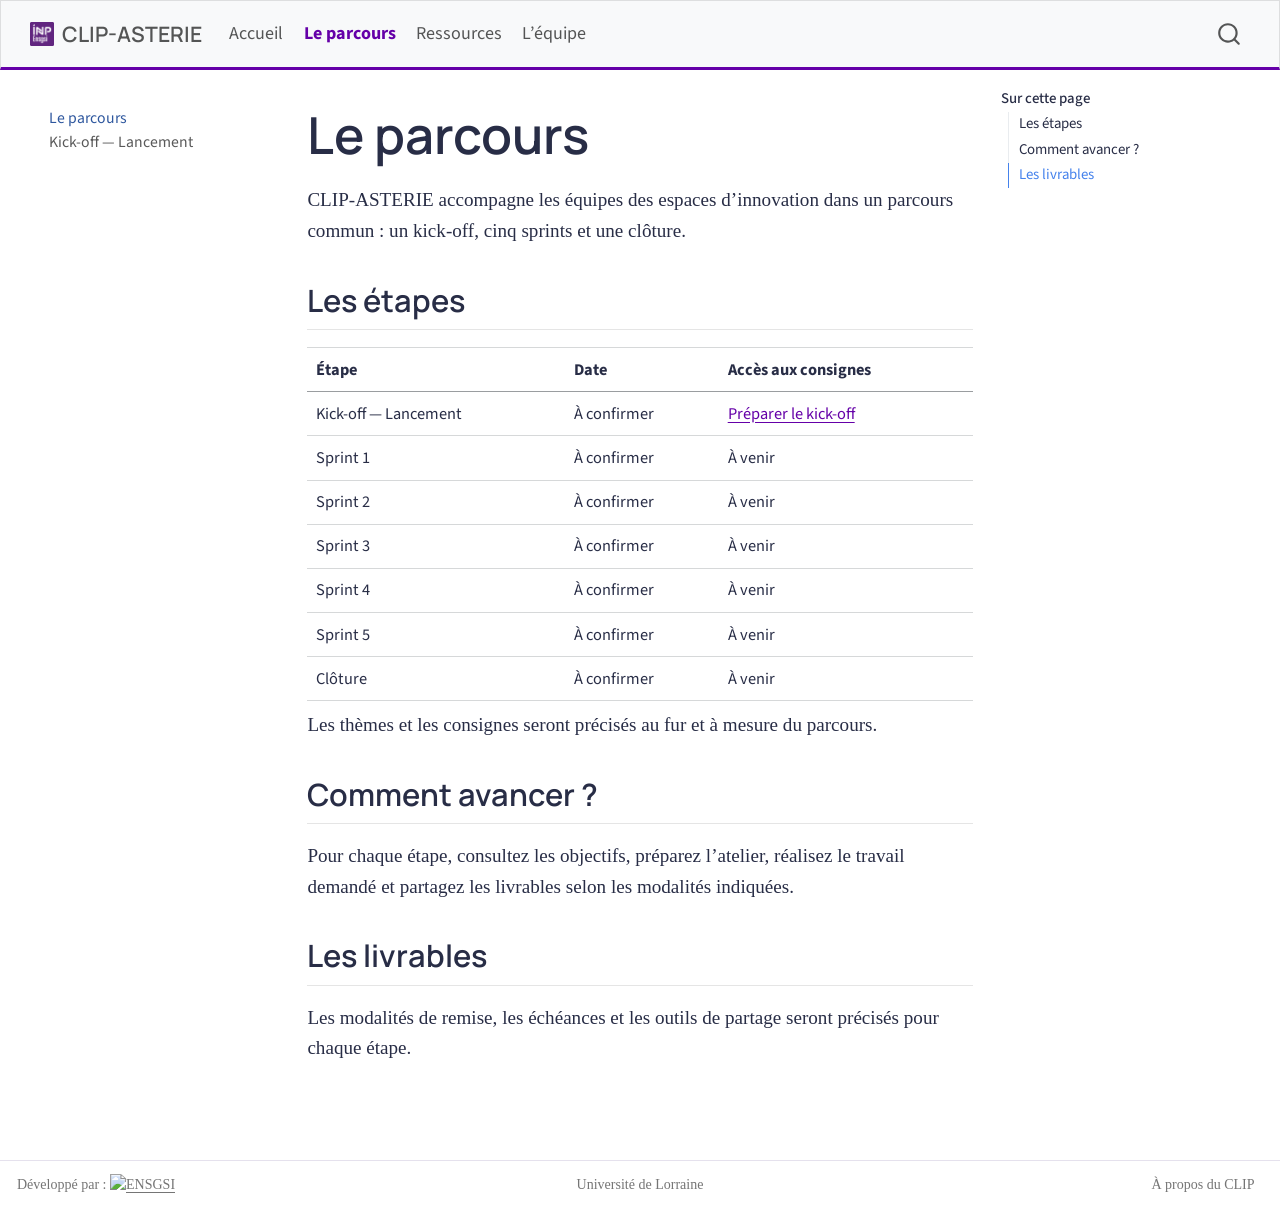
==== docs/parcours/index.html @ a5a4205e "Rebuild CLIP-ASTERIE website" ====
<!DOCTYPE html>
<html xmlns="http://www.w3.org/1999/xhtml" lang="fr" xml:lang="fr"><head>

<meta charset="utf-8">
<meta name="generator" content="quarto-1.10.18">

<meta name="viewport" content="width=device-width, initial-scale=1.0, user-scalable=yes">


<title>Le parcours – CLIP-ASTERIE</title>
<style>
/* Default styles provided by pandoc.
** See https://pandoc.org/MANUAL.html#variables-for-html for config info.
*/
span.smallcaps{font-variant: small-caps;}
div.columns{display: flex; gap: 1.5em;}
div.column{flex: auto;}
@media screen {
div.columns{gap: min(4vw, 1.5em);}
div.column{overflow-x: auto;}
}
div.hanging-indent{margin-left: 1.5em; text-indent: -1.5em;}
ul.task-list{list-style: none;}
ul.task-list li input[type="checkbox"] {
  width: 0.8em;
  margin: 0 0.8em 0.2em -1em; /* quarto-specific, see https://github.com/quarto-dev/quarto-cli/issues/4556 */ 
  vertical-align: middle;
}
</style>


<script src="../site_libs/quarto-nav/quarto-nav.js"></script>
<script src="../site_libs/quarto-nav/headroom.min.js"></script>
<script src="../site_libs/clipboard/clipboard.min.js"></script>
<script src="../site_libs/quarto-search/autocomplete.umd.js"></script>
<script src="../site_libs/quarto-search/fuse.min.js"></script>
<script src="../site_libs/quarto-search/quarto-search.js"></script>
<meta name="quarto:offset" content="../">
<script src="../site_libs/quarto-html/quarto.js" type="module"></script>
<script src="../site_libs/quarto-html/tabsets/tabsets.js" type="module"></script>
<script src="../site_libs/quarto-html/popper.min.js"></script>
<script src="../site_libs/quarto-html/tippy.umd.min.js"></script>
<script src="../site_libs/quarto-html/anchor.min.js"></script>
<link href="../site_libs/quarto-html/tippy.css" rel="stylesheet">
<link href="../site_libs/quarto-html/quarto-syntax-highlighting-64a204ab8560d761af7679ceaba22944.css" rel="stylesheet" id="quarto-text-highlighting-styles">
<script src="../site_libs/bootstrap/bootstrap.min.js"></script>
<link href="../site_libs/bootstrap/bootstrap-icons.css" rel="stylesheet">
<link href="../site_libs/bootstrap/bootstrap-a0a6471d2ba028fdce087778025699ae.min.css" rel="stylesheet" append-hash="true" id="quarto-bootstrap" data-mode="light">
<script id="quarto-search-options" type="application/json">{
  "location": "navbar",
  "copy-button": false,
  "collapse-after": 3,
  "panel-placement": "end",
  "type": "overlay",
  "limit": 50,
  "keyboard-shortcut": [
    "f",
    "/",
    "s"
  ],
  "language": {
    "search-no-results-text": "Pas de résultats",
    "search-matching-documents-text": "documents trouvés",
    "search-copy-link-title": "Copier le lien vers la recherche",
    "search-hide-matches-text": "Cacher les correspondances additionnelles",
    "search-more-match-text": "correspondance de plus dans ce document",
    "search-more-matches-text": "correspondances de plus dans ce document",
    "search-clear-button-title": "Effacer",
    "search-text-placeholder": "",
    "search-detached-cancel-button-title": "Annuler",
    "search-submit-button-title": "Envoyer",
    "search-label": "Recherche"
  }
}</script>


<link rel="stylesheet" href="../assets/styles.css">
</head>

<body class="nav-sidebar floating nav-fixed quarto-light">

<div id="quarto-search-results"></div>
  <header id="quarto-header" class="headroom fixed-top">
    <nav class="navbar navbar-expand-lg " data-bs-theme="dark">
      <div class="navbar-container container-fluid">
      <div class="navbar-brand-container mx-auto">
    <a href="../index.html" class="navbar-brand navbar-brand-logo">
    <img src="../assets/images/icon-ensgsi.png" alt="" class="navbar-logo light-content">
    <img src="../assets/images/icon-ensgsi.png" alt="" class="navbar-logo dark-content">
    </a>
    <a class="navbar-brand" href="../index.html">
    <span class="navbar-title">CLIP-ASTERIE</span>
    </a>
  </div>
            <div id="quarto-search" class="" title="Recherche"></div>
          <button class="navbar-toggler" type="button" data-bs-toggle="collapse" data-bs-target="#navbarCollapse" aria-controls="navbarCollapse" role="menu" aria-expanded="false" aria-label="Basculer la navigation" onclick="if (window.quartoToggleHeadroom) { window.quartoToggleHeadroom(); }">
  <span class="navbar-toggler-icon"></span>
</button>
          <div class="collapse navbar-collapse" id="navbarCollapse">
            <ul class="navbar-nav navbar-nav-scroll me-auto">
  <li class="nav-item">
    <a class="nav-link" href="../index.html"> 
<span class="menu-text">Accueil</span></a>
  </li>  
  <li class="nav-item">
    <a class="nav-link active" href="../parcours/index.html" aria-current="page"> 
<span class="menu-text">Le parcours</span></a>
  </li>  
  <li class="nav-item">
    <a class="nav-link" href="../ressources/index.html"> 
<span class="menu-text">Ressources</span></a>
  </li>  
  <li class="nav-item">
    <a class="nav-link" href="../equipe.html"> 
<span class="menu-text">L’équipe</span></a>
  </li>  
</ul>
          </div> <!-- /navcollapse -->
            <div class="quarto-navbar-tools">
</div>
      </div> <!-- /container-fluid -->
    </nav>
  <nav class="quarto-secondary-nav">
    <div class="container-fluid d-flex">
      <button type="button" class="quarto-btn-toggle btn" data-bs-toggle="collapse" role="button" data-bs-target=".quarto-sidebar-collapse-item" aria-controls="quarto-sidebar" aria-expanded="false" aria-label="Basculer la barre latérale" onclick="if (window.quartoToggleHeadroom) { window.quartoToggleHeadroom(); }">
        <i class="bi bi-layout-text-sidebar-reverse"></i>
      </button>
        <nav class="quarto-page-breadcrumbs" aria-label="breadcrumb"><ol class="breadcrumb"><li class="breadcrumb-item"><a href="../parcours/index.html">Le parcours</a></li></ol></nav>
        <a class="flex-grow-1" role="navigation" data-bs-toggle="collapse" data-bs-target=".quarto-sidebar-collapse-item" aria-controls="quarto-sidebar" aria-expanded="false" aria-label="Basculer la barre latérale" onclick="if (window.quartoToggleHeadroom) { window.quartoToggleHeadroom(); }">      
        </a>
    </div>
  </nav>
</header>
<!-- content -->
<div id="quarto-content" class="quarto-container page-columns page-rows-contents page-layout-article page-navbar">
<!-- sidebar -->
  <nav id="quarto-sidebar" class="sidebar collapse collapse-horizontal quarto-sidebar-collapse-item sidebar-navigation floating overflow-auto">
    <div class="sidebar-menu-container"> 
    <ul class="list-unstyled mt-1">
        <li class="sidebar-item">
  <div class="sidebar-item-container"> 
  <a href="../parcours/index.html" class="sidebar-item-text sidebar-link active">
 <span class="menu-text">Le parcours</span></a>
  </div>
</li>
        <li class="sidebar-item">
  <div class="sidebar-item-container"> 
  <a href="../parcours/kickoff.html" class="sidebar-item-text sidebar-link">
 <span class="menu-text">Kick-off — Lancement</span></a>
  </div>
</li>
    </ul>
    </div>
</nav>
<div id="quarto-sidebar-glass" class="quarto-sidebar-collapse-item" data-bs-toggle="collapse" data-bs-target=".quarto-sidebar-collapse-item"></div>
<!-- margin-sidebar -->
    <div id="quarto-margin-sidebar" class="sidebar margin-sidebar">
        <nav id="TOC" role="doc-toc" class="toc-active">
    <h2 id="toc-title">Sur cette page</h2>
   
  <ul>
  <li><a href="#les-étapes" id="toc-les-étapes" class="nav-link active" data-scroll-target="#les-étapes">Les étapes</a></li>
  <li><a href="#comment-avancer" id="toc-comment-avancer" class="nav-link" data-scroll-target="#comment-avancer">Comment avancer ?</a></li>
  <li><a href="#les-livrables" id="toc-les-livrables" class="nav-link" data-scroll-target="#les-livrables">Les livrables</a></li>
  </ul>
</nav>
    </div>
<!-- main -->
<main class="content" id="quarto-document-content">

<header id="title-block-header" class="quarto-title-block default">
<div class="quarto-title">
<h1 class="title">Le parcours</h1>
</div>



<div class="quarto-title-meta">

    
  
    
  </div>
  


</header>


<p>CLIP-ASTERIE accompagne les équipes des espaces d’innovation dans un parcours commun : un kick-off, cinq sprints et une clôture.</p>
<section id="les-étapes" class="level2">
<h2 class="anchored" data-anchor-id="les-étapes">Les étapes</h2>
<table class="caption-top table">
<thead>
<tr class="header">
<th>Étape</th>
<th>Date</th>
<th>Accès aux consignes</th>
</tr>
</thead>
<tbody>
<tr class="odd">
<td>Kick-off — Lancement</td>
<td>À confirmer</td>
<td><a href="../parcours/kickoff.html">Préparer le kick-off</a></td>
</tr>
<tr class="even">
<td>Sprint 1</td>
<td>À confirmer</td>
<td>À venir</td>
</tr>
<tr class="odd">
<td>Sprint 2</td>
<td>À confirmer</td>
<td>À venir</td>
</tr>
<tr class="even">
<td>Sprint 3</td>
<td>À confirmer</td>
<td>À venir</td>
</tr>
<tr class="odd">
<td>Sprint 4</td>
<td>À confirmer</td>
<td>À venir</td>
</tr>
<tr class="even">
<td>Sprint 5</td>
<td>À confirmer</td>
<td>À venir</td>
</tr>
<tr class="odd">
<td>Clôture</td>
<td>À confirmer</td>
<td>À venir</td>
</tr>
</tbody>
</table>
<p>Les thèmes et les consignes seront précisés au fur et à mesure du parcours.</p>
</section>
<section id="comment-avancer" class="level2">
<h2 class="anchored" data-anchor-id="comment-avancer">Comment avancer ?</h2>
<p>Pour chaque étape, consultez les objectifs, préparez l’atelier, réalisez le travail demandé et partagez les livrables selon les modalités indiquées.</p>
</section>
<section id="les-livrables" class="level2">
<h2 class="anchored" data-anchor-id="les-livrables">Les livrables</h2>
<p>Les modalités de remise, les échéances et les outils de partage seront précisés pour chaque étape.</p>


</section>

</main> <!-- /main -->
<script id="quarto-html-after-body" type="application/javascript">
  window.document.addEventListener("DOMContentLoaded", function (event) {
    const icon = "";
    const anchorJS = new window.AnchorJS();
    anchorJS.options = {
      placement: 'right',
      icon: icon
    };
    anchorJS.add('.anchored');
    const isCodeAnnotation = (el) => {
      for (const clz of el.classList) {
        if (clz.startsWith('code-annotation-')) {                     
          return true;
        }
      }
      return false;
    }
    const onCopySuccess = function(e) {
      // button target
      const button = e.trigger;
      // don't keep focus
      button.blur();
      // flash "checked"
      button.classList.add('code-copy-button-checked');
      var currentTitle = button.getAttribute("title");
      button.setAttribute("title", "Copié");
      let tooltip;
      if (window.bootstrap) {
        button.setAttribute("data-bs-toggle", "tooltip");
        button.setAttribute("data-bs-placement", "left");
        button.setAttribute("data-bs-title", "Copié");
        tooltip = new bootstrap.Tooltip(button, 
          { trigger: "manual", 
            customClass: "code-copy-button-tooltip",
            offset: [0, -8]});
        tooltip.show();    
      }
      setTimeout(function() {
        if (tooltip) {
          tooltip.hide();
          button.removeAttribute("data-bs-title");
          button.removeAttribute("data-bs-toggle");
          button.removeAttribute("data-bs-placement");
        }
        button.setAttribute("title", currentTitle);
        button.classList.remove('code-copy-button-checked');
      }, 1000);
      // clear code selection
      e.clearSelection();
    }
    const getTextToCopy = function(trigger) {
      const outerScaffold = trigger.parentElement.cloneNode(true);
      const codeEl = outerScaffold.querySelector('code');
      for (const childEl of codeEl.children) {
        if (isCodeAnnotation(childEl)) {
          childEl.remove();
        }
      }
      return codeEl.innerText;
    }
    const clipboard = new window.ClipboardJS('.code-copy-button:not([data-in-quarto-modal])', {
      text: getTextToCopy
    });
    clipboard.on('success', onCopySuccess);
    if (window.document.getElementById('quarto-embedded-source-code-modal')) {
      const clipboardModal = new window.ClipboardJS('.code-copy-button[data-in-quarto-modal]', {
        text: getTextToCopy,
        container: window.document.getElementById('quarto-embedded-source-code-modal')
      });
      clipboardModal.on('success', onCopySuccess);
    }
      var localhostRegex = new RegExp(/^(?:http|https):\/\/localhost\:?[0-9]*\//);
      var mailtoRegex = new RegExp(/^mailto:/);
        var filterRegex = new RegExp('/' + window.location.host + '/');
      var isInternal = (href) => {
          return filterRegex.test(href) || localhostRegex.test(href) || mailtoRegex.test(href);
      }
      // Inspect non-navigation links and adorn them if external
     var links = window.document.querySelectorAll('a[href]:not(.nav-link):not(.navbar-brand):not(.toc-action):not(.sidebar-link):not(.sidebar-item-toggle):not(.pagination-link):not(.no-external):not([aria-hidden]):not(.dropdown-item):not(.quarto-navigation-tool):not(.about-link)');
      for (var i=0; i<links.length; i++) {
        const link = links[i];
        if (!isInternal(link.href)) {
          // undo the damage that might have been done by quarto-nav.js in the case of
          // links that we want to consider external
          if (link.dataset.originalHref !== undefined) {
            link.href = link.dataset.originalHref;
          }
        }
      }
    function tippyHover(el, contentFn, onTriggerFn, onUntriggerFn) {
      const config = {
        allowHTML: true,
        maxWidth: 500,
        delay: 100,
        arrow: false,
        appendTo: function(el) {
            return el.parentElement;
        },
        interactive: true,
        interactiveBorder: 10,
        theme: 'quarto',
        placement: 'bottom-start',
      };
      if (contentFn) {
        config.content = contentFn;
      }
      if (onTriggerFn) {
        config.onTrigger = onTriggerFn;
      }
      if (onUntriggerFn) {
        config.onUntrigger = onUntriggerFn;
      }
      window.tippy(el, config); 
    }
    const noterefs = window.document.querySelectorAll('a[role="doc-noteref"]');
    for (var i=0; i<noterefs.length; i++) {
      const ref = noterefs[i];
      tippyHover(ref, function() {
        // use id or data attribute instead here
        let href = ref.getAttribute('data-footnote-href') || ref.getAttribute('href');
        try { href = new URL(href).hash; } catch {}
        const id = href.replace(/^#\/?/, "");
        const note = window.document.getElementById(id);
        if (note) {
          return note.innerHTML;
        } else {
          return "";
        }
      });
    }
    const xrefs = window.document.querySelectorAll('a.quarto-xref');
    const processXRef = (id, note) => {
      // Strip column container classes
      const stripColumnClz = (el) => {
        el.classList.remove("page-full", "page-columns");
        if (el.children) {
          for (const child of el.children) {
            stripColumnClz(child);
          }
        }
      }
      stripColumnClz(note)
      if (id === null || id.startsWith('sec-')) {
        // Special case sections, only their first couple elements
        const container = document.createElement("div");
        if (note.children && note.children.length > 2) {
          container.appendChild(note.children[0].cloneNode(true));
          for (let i = 1; i < note.children.length; i++) {
            const child = note.children[i];
            if (child.tagName === "P" && child.innerText === "") {
              continue;
            } else {
              container.appendChild(child.cloneNode(true));
              break;
            }
          }
          if (window.Quarto?.typesetMath) {
            window.Quarto.typesetMath(container);
          }
          return container.innerHTML
        } else {
          if (window.Quarto?.typesetMath) {
            window.Quarto.typesetMath(note);
          }
          return note.innerHTML;
        }
      } else {
        // Remove any anchor links if they are present
        const anchorLink = note.querySelector('a.anchorjs-link');
        if (anchorLink) {
          anchorLink.remove();
        }
        if (window.Quarto?.typesetMath) {
          window.Quarto.typesetMath(note);
        }
        if (note.classList.contains("callout")) {
          return note.outerHTML;
        } else {
          return note.innerHTML;
        }
      }
    }
    for (var i=0; i<xrefs.length; i++) {
      const xref = xrefs[i];
      tippyHover(xref, undefined, function(instance) {
        instance.disable();
        let url = xref.getAttribute('href');
        let hash = undefined; 
        if (url.startsWith('#')) {
          hash = url;
        } else {
          try { hash = new URL(url).hash; } catch {}
        }
        if (hash) {
          const id = hash.replace(/^#\/?/, "");
          const note = window.document.getElementById(id);
          if (note !== null) {
            try {
              const html = processXRef(id, note.cloneNode(true));
              instance.setContent(html);
            } finally {
              instance.enable();
              instance.show();
            }
          } else {
            // See if we can fetch this
            fetch(url.split('#')[0])
            .then(res => res.text())
            .then(html => {
              const parser = new DOMParser();
              const htmlDoc = parser.parseFromString(html, "text/html");
              const note = htmlDoc.getElementById(id);
              if (note !== null) {
                const html = processXRef(id, note);
                instance.setContent(html);
              } 
            }).finally(() => {
              instance.enable();
              instance.show();
            });
          }
        } else {
          // See if we can fetch a full url (with no hash to target)
          // This is a special case and we should probably do some content thinning / targeting
          fetch(url)
          .then(res => res.text())
          .then(html => {
            const parser = new DOMParser();
            const htmlDoc = parser.parseFromString(html, "text/html");
            const note = htmlDoc.querySelector('main.content');
            if (note !== null) {
              // This should only happen for chapter cross references
              // (since there is no id in the URL)
              // remove the first header
              if (note.children.length > 0 && note.children[0].tagName === "HEADER") {
                note.children[0].remove();
              }
              const html = processXRef(null, note);
              instance.setContent(html);
            } 
          }).finally(() => {
            instance.enable();
            instance.show();
          });
        }
      }, function(instance) {
      });
    }
        let selectedAnnoteEl;
        const selectorForAnnotation = ( cell, annotation) => {
          let cellAttr = 'data-code-cell="' + cell + '"';
          let lineAttr = 'data-code-annotation="' +  annotation + '"';
          const selector = 'span[' + cellAttr + '][' + lineAttr + ']';
          return selector;
        }
        const selectCodeLines = (annoteEl) => {
          const doc = window.document;
          const targetCell = annoteEl.getAttribute("data-target-cell");
          const targetAnnotation = annoteEl.getAttribute("data-target-annotation");
          const annoteSpan = window.document.querySelector(selectorForAnnotation(targetCell, targetAnnotation));
          const lines = annoteSpan.getAttribute("data-code-lines").split(",");
          const lineIds = lines.map((line) => {
            return targetCell + "-" + line;
          })
          let top = null;
          let height = null;
          let parent = null;
          if (lineIds.length > 0) {
              //compute the position of the single el (top and bottom and make a div)
              const el = window.document.getElementById(lineIds[0]);
              top = el.offsetTop;
              height = el.offsetHeight;
              parent = el.parentElement.parentElement;
            if (lineIds.length > 1) {
              const lastEl = window.document.getElementById(lineIds[lineIds.length - 1]);
              const bottom = lastEl.offsetTop + lastEl.offsetHeight;
              height = bottom - top;
            }
            if (top !== null && height !== null && parent !== null) {
              // cook up a div (if necessary) and position it 
              let div = window.document.getElementById("code-annotation-line-highlight");
              if (div === null) {
                div = window.document.createElement("div");
                div.setAttribute("id", "code-annotation-line-highlight");
                div.style.position = 'absolute';
                parent.appendChild(div);
              }
              div.style.top = top - 2 + "px";
              div.style.height = height + 4 + "px";
              div.style.left = 0;
              let gutterDiv = window.document.getElementById("code-annotation-line-highlight-gutter");
              if (gutterDiv === null) {
                gutterDiv = window.document.createElement("div");
                gutterDiv.setAttribute("id", "code-annotation-line-highlight-gutter");
                gutterDiv.style.position = 'absolute';
                const codeCell = window.document.getElementById(targetCell);
                const gutter = codeCell.querySelector('.code-annotation-gutter');
                gutter.appendChild(gutterDiv);
              }
              gutterDiv.style.top = top - 2 + "px";
              gutterDiv.style.height = height + 4 + "px";
            }
            selectedAnnoteEl = annoteEl;
          }
        };
        const unselectCodeLines = () => {
          const elementsIds = ["code-annotation-line-highlight", "code-annotation-line-highlight-gutter"];
          elementsIds.forEach((elId) => {
            const div = window.document.getElementById(elId);
            if (div) {
              div.remove();
            }
          });
          selectedAnnoteEl = undefined;
        };
          // Handle positioning of the toggle
      window.addEventListener(
        "resize",
        throttle(() => {
          elRect = undefined;
          if (selectedAnnoteEl) {
            selectCodeLines(selectedAnnoteEl);
          }
        }, 10)
      );
      function throttle(fn, ms) {
      let throttle = false;
      let timer;
        return (...args) => {
          if(!throttle) { // first call gets through
              fn.apply(this, args);
              throttle = true;
          } else { // all the others get throttled
              if(timer) clearTimeout(timer); // cancel #2
              timer = setTimeout(() => {
                fn.apply(this, args);
                timer = throttle = false;
              }, ms);
          }
        };
      }
        // Attach click handler to the DT
        const annoteDls = window.document.querySelectorAll('dt[data-target-cell]');
        for (const annoteDlNode of annoteDls) {
          annoteDlNode.addEventListener('click', (event) => {
            const clickedEl = event.target;
            if (clickedEl !== selectedAnnoteEl) {
              unselectCodeLines();
              const activeEl = window.document.querySelector('dt[data-target-cell].code-annotation-active');
              if (activeEl) {
                activeEl.classList.remove('code-annotation-active');
              }
              selectCodeLines(clickedEl);
              clickedEl.classList.add('code-annotation-active');
            } else {
              // Unselect the line
              unselectCodeLines();
              clickedEl.classList.remove('code-annotation-active');
            }
          });
        }
    const findCites = (el) => {
      const parentEl = el.parentElement;
      if (parentEl) {
        const cites = parentEl.dataset.cites;
        if (cites) {
          return {
            el,
            cites: cites.split(' ')
          };
        } else {
          return findCites(el.parentElement)
        }
      } else {
        return undefined;
      }
    };
    var bibliorefs = window.document.querySelectorAll('a[role="doc-biblioref"]');
    for (var i=0; i<bibliorefs.length; i++) {
      const ref = bibliorefs[i];
      const citeInfo = findCites(ref);
      if (citeInfo) {
        tippyHover(citeInfo.el, function() {
          var popup = window.document.createElement('div');
          citeInfo.cites.forEach(function(cite) {
            var citeDiv = window.document.createElement('div');
            citeDiv.classList.add('hanging-indent');
            citeDiv.classList.add('csl-entry');
            var biblioDiv = window.document.getElementById('ref-' + cite);
            if (biblioDiv) {
              citeDiv.innerHTML = biblioDiv.innerHTML;
            }
            popup.appendChild(citeDiv);
          });
          return popup.innerHTML;
        });
      }
    }
  });
  </script>
</div> <!-- /content -->
<footer class="footer">
  <div class="nav-footer">
    <div class="nav-footer-left">
<p>Développé par : <a href="https://www.ensgsi.univ-lorraine.fr/"><img src="assets/images/logo-ensgsi.png" class="img-fluid" alt="ENSGSI" width="100"></a></p>
</div>   
    <div class="nav-footer-center">
      <ul class="footer-items list-unstyled">
    <li class="nav-item">
    <a class="nav-link" href="https://www.univ-lorraine.fr/">
<p>Université de Lorraine</p>
</a>
  </li>  
</ul>
    </div>
    <div class="nav-footer-right">
      <ul class="footer-items list-unstyled">
    <li class="nav-item">
    <a class="nav-link" href="https://ensgsi.univ-lorraine.fr/partenaires/clip-programme-incubation-innovation-collaborative/">
<p>À propos du CLIP</p>
</a>
  </li>  
</ul>
    </div>
  </div>
</footer>




</body></html>
---- docs/site_libs/quarto-html/tippy.css ----
.tippy-box[data-animation=fade][data-state=hidden]{opacity:0}[data-tippy-root]{max-width:calc(100vw - 10px)}.tippy-box{position:relative;background-color:#333;color:#fff;border-radius:4px;font-size:14px;line-height:1.4;white-space:normal;outline:0;transition-property:transform,visibility,opacity}.tippy-box[data-placement^=top]>.tippy-arrow{bottom:0}.tippy-box[data-placement^=top]>.tippy-arrow:before{bottom:-7px;left:0;border-width:8px 8px 0;border-top-color:initial;transform-origin:center top}.tippy-box[data-placement^=bottom]>.tippy-arrow{top:0}.tippy-box[data-placement^=bottom]>.tippy-arrow:before{top:-7px;left:0;border-width:0 8px 8px;border-bottom-color:initial;transform-origin:center bottom}.tippy-box[data-placement^=left]>.tippy-arrow{right:0}.tippy-box[data-placement^=left]>.tippy-arrow:before{border-width:8px 0 8px 8px;border-left-color:initial;right:-7px;transform-origin:center left}.tippy-box[data-placement^=right]>.tippy-arrow{left:0}.tippy-box[data-placement^=right]>.tippy-arrow:before{left:-7px;border-width:8px 8px 8px 0;border-right-color:initial;transform-origin:center right}.tippy-box[data-inertia][data-state=visible]{transition-timing-function:cubic-bezier(.54,1.5,.38,1.11)}.tippy-arrow{width:16px;height:16px;color:#333}.tippy-arrow:before{content:"";position:absolute;border-color:transparent;border-style:solid}.tippy-content{position:relative;padding:5px 9px;z-index:1}
---- docs/site_libs/quarto-html/quarto-syntax-highlighting-64a204ab8560d761af7679ceaba22944.css ----
/* quarto syntax highlight colors */
:root {
  --quarto-hl-ot-color: #003B4F;
  --quarto-hl-at-color: #657422;
  --quarto-hl-ss-color: #20794D;
  --quarto-hl-an-color: #5E5E5E;
  --quarto-hl-fu-color: #4758AB;
  --quarto-hl-st-color: #20794D;
  --quarto-hl-cf-color: #003B4F;
  --quarto-hl-op-color: #5E5E5E;
  --quarto-hl-er-color: #AD0000;
  --quarto-hl-bn-color: #AD0000;
  --quarto-hl-al-color: #AD0000;
  --quarto-hl-va-color: #111111;
  --quarto-hl-bu-color: inherit;
  --quarto-hl-ex-color: inherit;
  --quarto-hl-pp-color: #AD0000;
  --quarto-hl-in-color: #5E5E5E;
  --quarto-hl-vs-color: #20794D;
  --quarto-hl-wa-color: #5E5E5E;
  --quarto-hl-do-color: #5E5E5E;
  --quarto-hl-im-color: #00769E;
  --quarto-hl-ch-color: #20794D;
  --quarto-hl-dt-color: #AD0000;
  --quarto-hl-fl-color: #AD0000;
  --quarto-hl-co-color: #5E5E5E;
  --quarto-hl-cv-color: #5E5E5E;
  --quarto-hl-cn-color: #8f5902;
  --quarto-hl-sc-color: #5E5E5E;
  --quarto-hl-dv-color: #AD0000;
  --quarto-hl-kw-color: #003B4F;
}

/* other quarto variables */
:root {
  --quarto-font-monospace: SFMono-Regular, Menlo, Monaco, Consolas, "Liberation Mono", "Courier New", monospace;
}

/* syntax highlight based on Pandoc's rules */
pre > code.sourceCode > span {
  color: #003B4F;
}

code.sourceCode > span {
  color: #003B4F;
}

div.sourceCode,
div.sourceCode pre.sourceCode {
  color: #003B4F;
}

/* Normal */
code span {
  color: #003B4F;
}

/* Alert */
code span.al {
  color: #AD0000;
  font-style: inherit;
}

/* Annotation */
code span.an {
  color: #5E5E5E;
  font-style: inherit;
}

/* Attribute */
code span.at {
  color: #657422;
  font-style: inherit;
}

/* BaseN */
code span.bn {
  color: #AD0000;
  font-style: inherit;
}

/* BuiltIn */
code span.bu {
  font-style: inherit;
}

/* ControlFlow */
code span.cf {
  color: #003B4F;
  font-weight: bold;
  font-style: inherit;
}

/* Char */
code span.ch {
  color: #20794D;
  font-style: inherit;
}

/* Constant */
code span.cn {
  color: #8f5902;
  font-style: inherit;
}

/* Comment */
code span.co {
  color: #5E5E5E;
  font-style: inherit;
}

/* CommentVar */
code span.cv {
  color: #5E5E5E;
  font-style: italic;
}

/* Documentation */
code span.do {
  color: #5E5E5E;
  font-style: italic;
}

/* DataType */
code span.dt {
  color: #AD0000;
  font-style: inherit;
}

/* DecVal */
code span.dv {
  color: #AD0000;
  font-style: inherit;
}

/* Error */
code span.er {
  color: #AD0000;
  font-style: inherit;
}

/* Extension */
code span.ex {
  font-style: inherit;
}

/* Float */
code span.fl {
  color: #AD0000;
  font-style: inherit;
}

/* Function */
code span.fu {
  color: #4758AB;
  font-style: inherit;
}

/* Import */
code span.im {
  color: #00769E;
  font-style: inherit;
}

/* Information */
code span.in {
  color: #5E5E5E;
  font-style: inherit;
}

/* Keyword */
code span.kw {
  color: #003B4F;
  font-weight: bold;
  font-style: inherit;
}

/* Operator */
code span.op {
  color: #5E5E5E;
  font-style: inherit;
}

/* Other */
code span.ot {
  color: #003B4F;
  font-style: inherit;
}

/* Preprocessor */
code span.pp {
  color: #AD0000;
  font-style: inherit;
}

/* SpecialChar */
code span.sc {
  color: #5E5E5E;
  font-style: inherit;
}

/* SpecialString */
code span.ss {
  color: #20794D;
  font-style: inherit;
}

/* String */
code span.st {
  color: #20794D;
  font-style: inherit;
}

/* Variable */
code span.va {
  color: #111111;
  font-style: inherit;
}

/* VerbatimString */
code span.vs {
  color: #20794D;
  font-style: inherit;
}

/* Warning */
code span.wa {
  color: #5E5E5E;
  font-style: italic;
}

.prevent-inlining {
  content: "</";
}

/*# sourceMappingURL=9d8d5bb603a83b8298b89080a598c93b.css.map */
---- docs/assets/styles.css ----
/* Webfonts with system fallbacks when offline. */
@import url('https://fonts.googleapis.com/css2?family=Manrope:wght@600;700&family=Source+Sans+3:ital,wght@0,400;0,600;0,700;1,400;1,600&display=swap');

:root {
  --clip-purple: #6500a8;
  --clip-purple-dark: #470078;
  --clip-coral: #ea515a;
  --clip-ink: #282d46;
  --clip-muted: #5c6074;
  --clip-paper: #faf9fc;
  --clip-line: #e5e1ed;
  --clip-soft: #f2eafa;
  --bs-body-font-family: 'Source Sans 3', 'Segoe UI', Arial, sans-serif;
  --bs-body-font-size: 1.125rem;
  --bs-body-line-height: 1.6;
  --bs-link-color: var(--clip-purple);
  --bs-link-hover-color: var(--clip-purple-dark);
}

/* Relative sizes retain the reader's browser font-size preference. */
html { font-size: 100%; }
body {
  font-family: var(--bs-body-font-family);
  font-size: 1.125rem;
  line-height: 1.6;
  color: var(--clip-ink);
}
h1, h2, h3, h4, h5, h6, .navbar-brand {
  font-family: 'Manrope', 'Segoe UI', Arial, sans-serif;
  font-weight: 600;
  line-height: 1.3;
}
h1 { font-size: clamp(2.125rem, 4vw, 3rem); }
h2 { font-size: clamp(1.5rem, 2.4vw, 2rem); }
h3 { font-size: 1.25rem; }
.navbar-brand { font-size: 1.25rem; }
.navbar .nav-link { font-size: 1.0625rem; }
.nav-footer { font-size: 1rem; }
#TOC { font-size: 1rem; }
.clip-home h1 { font-weight: 700; }
a { color: var(--clip-purple); text-underline-offset: .2em; }
a:hover { color: var(--clip-purple-dark); }
a:focus-visible { outline: 3px solid var(--clip-purple); outline-offset: 4px; }
.navbar { border-bottom: 3px solid var(--clip-purple); }
.navbar .nav-link.active { color: var(--clip-purple); font-weight: 700; }
.btn { font-family: var(--bs-body-font-family); font-size: 1.0625rem; line-height: 1.4; border-radius: 8px; padding: .75rem 1.15rem; font-weight: 600; white-space: normal; }
.btn-primary { background: var(--clip-purple); border-color: var(--clip-purple); color: #fff; }
.btn-primary:hover, .btn-primary:focus-visible {
  background: var(--clip-purple-dark); border-color: var(--clip-purple-dark); color: #fff;
}
.btn-outline-primary { color: var(--clip-purple); border-color: var(--clip-purple); }
.btn-outline-primary:hover, .btn-outline-primary:focus-visible {
  background: var(--clip-purple); border-color: var(--clip-purple); color: #fff;
}
.clip-home { background: var(--clip-paper); }
.clip-shell { max-width: 1320px; margin: 0 auto; padding: 2rem clamp(1rem, 3vw, 3rem) 3rem; }
.clip-shell h2 { font-size: clamp(1.5rem, 2.4vw, 2rem); border: 0; padding: 0; margin: 0 0 1rem; }
.clip-shell h3 { border: 0; margin-top: 0; }
.clip-shell img { max-width: 100%; height: auto; }
.clip-shell figure { margin-bottom: 1rem; }
.clip-shell figcaption { display: none; }
.clip-hero { display: grid; grid-template-columns: minmax(0, 1.65fr) minmax(0, 1fr); gap: 2rem; align-items: center; }
.clip-intro { padding: 1rem 0; }
.clip-logo { max-height: 100px; width: auto; }
.clip-eyebrow { font-size: 1rem; letter-spacing: .045em; text-transform: uppercase; font-weight: 600; color: var(--clip-purple); }
.clip-intro h1 { font-size: clamp(2.125rem, 4.5vw, 3.5rem); letter-spacing: -.025em; line-height: 1.15; margin: .5rem 0 1rem; overflow-wrap: anywhere; }
.clip-subtitle { font-size: clamp(1.25rem, 1.8vw, 1.375rem); font-weight: 600; line-height: 1.45; }
.clip-intro p { max-width: 62ch; }
.clip-next { background: #fff; padding: 1.7rem; border: 1px solid var(--clip-line); border-top: 5px solid var(--clip-coral); border-radius: 12px; box-shadow: 0 12px 30px #282d4608; }
.clip-next .clip-eyebrow { color: var(--clip-muted); }
.clip-next h2 { color: var(--clip-purple); }
.clip-status { display: inline-block; max-width: 100%; font-size: 1rem; line-height: 1.35; font-weight: 600; padding: .35rem .65rem; border-radius: 20px; background: #ececf2; color: #505469; }
.clip-facts { display: grid; grid-template-columns: repeat(3, minmax(0, 1fr)); gap: 1.5rem; margin: 2rem 0 3rem; padding: 1.6rem; background: #fff; border: 1px solid var(--clip-line); border-radius: 12px; }
.clip-fact h3 { font-size: 1.25rem; color: var(--clip-purple); }
.clip-fact p:last-child { margin-bottom: 0; }
.clip-section { margin: 0 0 2.8rem; }
.clip-journey { display: grid; grid-template-columns: repeat(7, minmax(0, 1fr)); gap: .75rem; margin: 1.2rem 0; }
.clip-stage { padding: 1rem .7rem; border-radius: 10px; background: #fff; border: 1px solid var(--clip-line); }
.clip-stage-open { background: var(--clip-soft); border-color: #c6abdf; }
.clip-stage-open .clip-status { background: #fff; color: var(--clip-purple); }
.clip-stage h3 { font-size: 1.1875rem; margin: .5rem 0; }
.clip-stage p { margin-bottom: .6rem; font-size: 1.0625rem; }
.clip-step { font-size: 1.5rem; font-weight: 700; color: #606579; }
.clip-stage-open .clip-step { color: var(--clip-purple); }
.clip-mentors { display: grid; grid-template-columns: repeat(3, minmax(0, 1fr)); gap: 1rem; margin: 1rem 0; }
.clip-mentor { border-left: 3px solid var(--clip-coral); padding: .8rem 1rem; background: #fff; }
.clip-mentor h3 { font-size: 1.25rem; margin: 0; line-height: 1.4; overflow-wrap: anywhere; }
.clip-bottom { display: grid; grid-template-columns: repeat(2, minmax(0, 1fr)); gap: 2rem; border-top: 1px solid var(--clip-line); padding-top: 2rem; }
.clip-contact a { overflow-wrap: anywhere; }
.clip-hero > *, .clip-facts > *, .clip-journey > *, .clip-mentors > *, .clip-bottom > * { min-width: 0; }
.nav-footer { border-top: 1px solid var(--clip-line); }

@media (max-width: 1279px) {
  .clip-journey { grid-template-columns: repeat(4, minmax(0, 1fr)); }
}
@media (max-width: 760px) {
  .clip-hero, .clip-facts, .clip-bottom { grid-template-columns: 1fr; }
  .clip-hero { gap: 1rem; }
  .clip-facts { gap: 1.25rem; margin-bottom: 2rem; }
  .clip-journey, .clip-mentors { grid-template-columns: repeat(2, minmax(0, 1fr)); }
  .clip-shell { padding-top: 1rem; }
}
@media (max-width: 400px) {
  .clip-mentors { grid-template-columns: 1fr; }
}
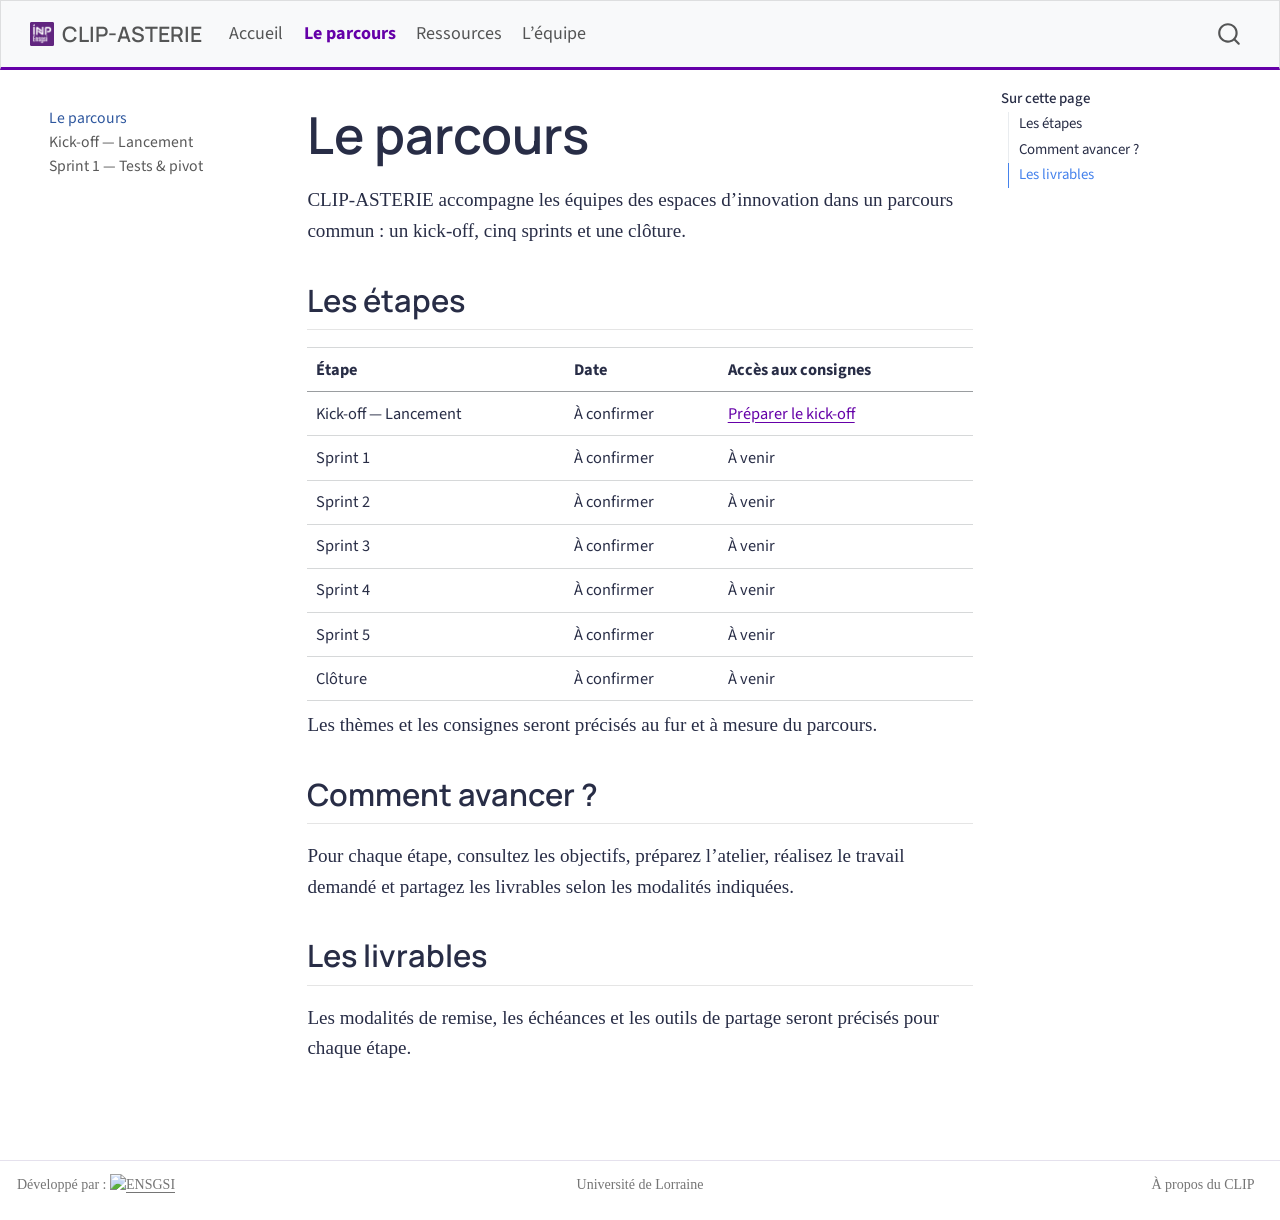
==== commit 9320bf14: "Ajustando logo" ====
--- a/docs/parcours/index.html
+++ b/docs/parcours/index.html
@@ -149,6 +149,12 @@
  <span class="menu-text">Kick-off — Lancement</span></a>
   </div>
 </li>
+        <li class="sidebar-item">
+  <div class="sidebar-item-container"> 
+  <a href="../parcours/sprint1.html" class="sidebar-item-text sidebar-link">
+ <span class="menu-text">Sprint 1 — Tests &amp; pivot</span></a>
+  </div>
+</li>
     </ul>
     </div>
 </nav>
--- a/docs/assets/styles.css
+++ b/docs/assets/styles.css
@@ -61,7 +61,7 @@
 .clip-shell figcaption { display: none; }
 .clip-hero { display: grid; grid-template-columns: minmax(0, 1.65fr) minmax(0, 1fr); gap: 2rem; align-items: center; }
 .clip-intro { padding: 1rem 0; }
-.clip-logo { max-height: 100px; width: auto; }
+.clip-logo { width: clamp(160px, 18vw, 220px); max-width: 100%; height: auto; max-height: none; }
 .clip-eyebrow { font-size: 1rem; letter-spacing: .045em; text-transform: uppercase; font-weight: 600; color: var(--clip-purple); }
 .clip-intro h1 { font-size: clamp(2.125rem, 4.5vw, 3.5rem); letter-spacing: -.025em; line-height: 1.15; margin: .5rem 0 1rem; overflow-wrap: anywhere; }
 .clip-subtitle { font-size: clamp(1.25rem, 1.8vw, 1.375rem); font-weight: 600; line-height: 1.45; }
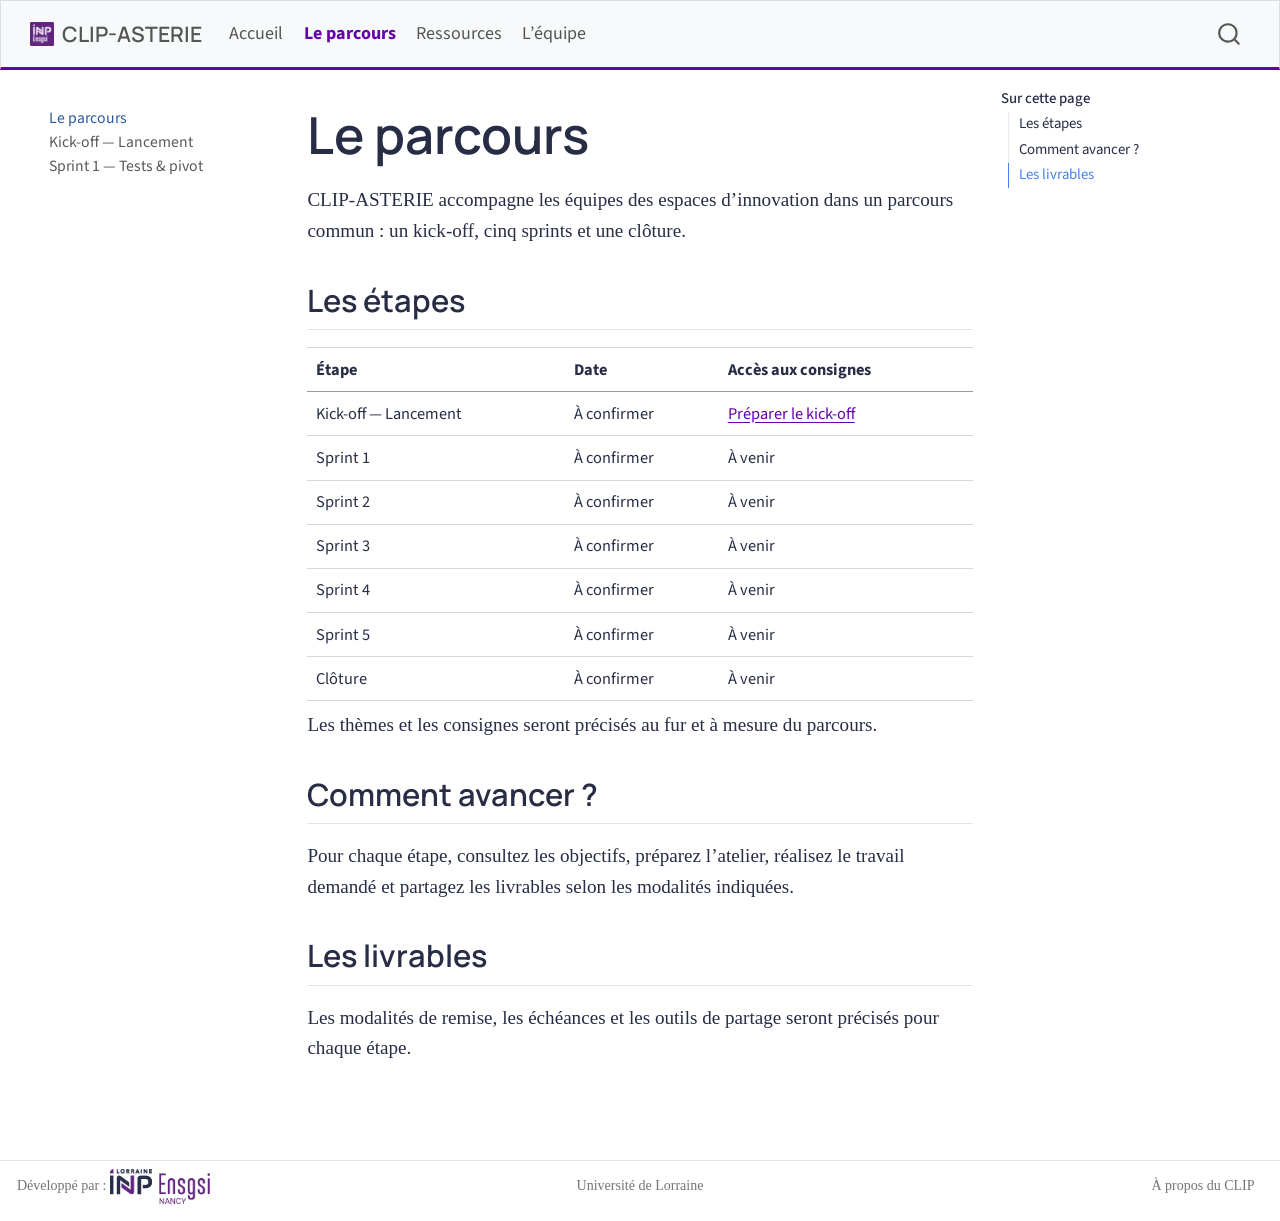
==== commit 489e78a6: "Adding timer" ====
--- a/docs/parcours/index.html
+++ b/docs/parcours/index.html
@@ -660,7 +660,7 @@
 <footer class="footer">
   <div class="nav-footer">
     <div class="nav-footer-left">
-<p>Développé par : <a href="https://www.ensgsi.univ-lorraine.fr/"><img src="assets/images/logo-ensgsi.png" class="img-fluid" alt="ENSGSI" width="100"></a></p>
+<p>Développé par : <a href="https://www.ensgsi.univ-lorraine.fr/"><img src="../assets/images/logo-ensgsi.png" class="img-fluid" alt="ENSGSI" width="100"></a></p>
 </div>   
     <div class="nav-footer-center">
       <ul class="footer-items list-unstyled">
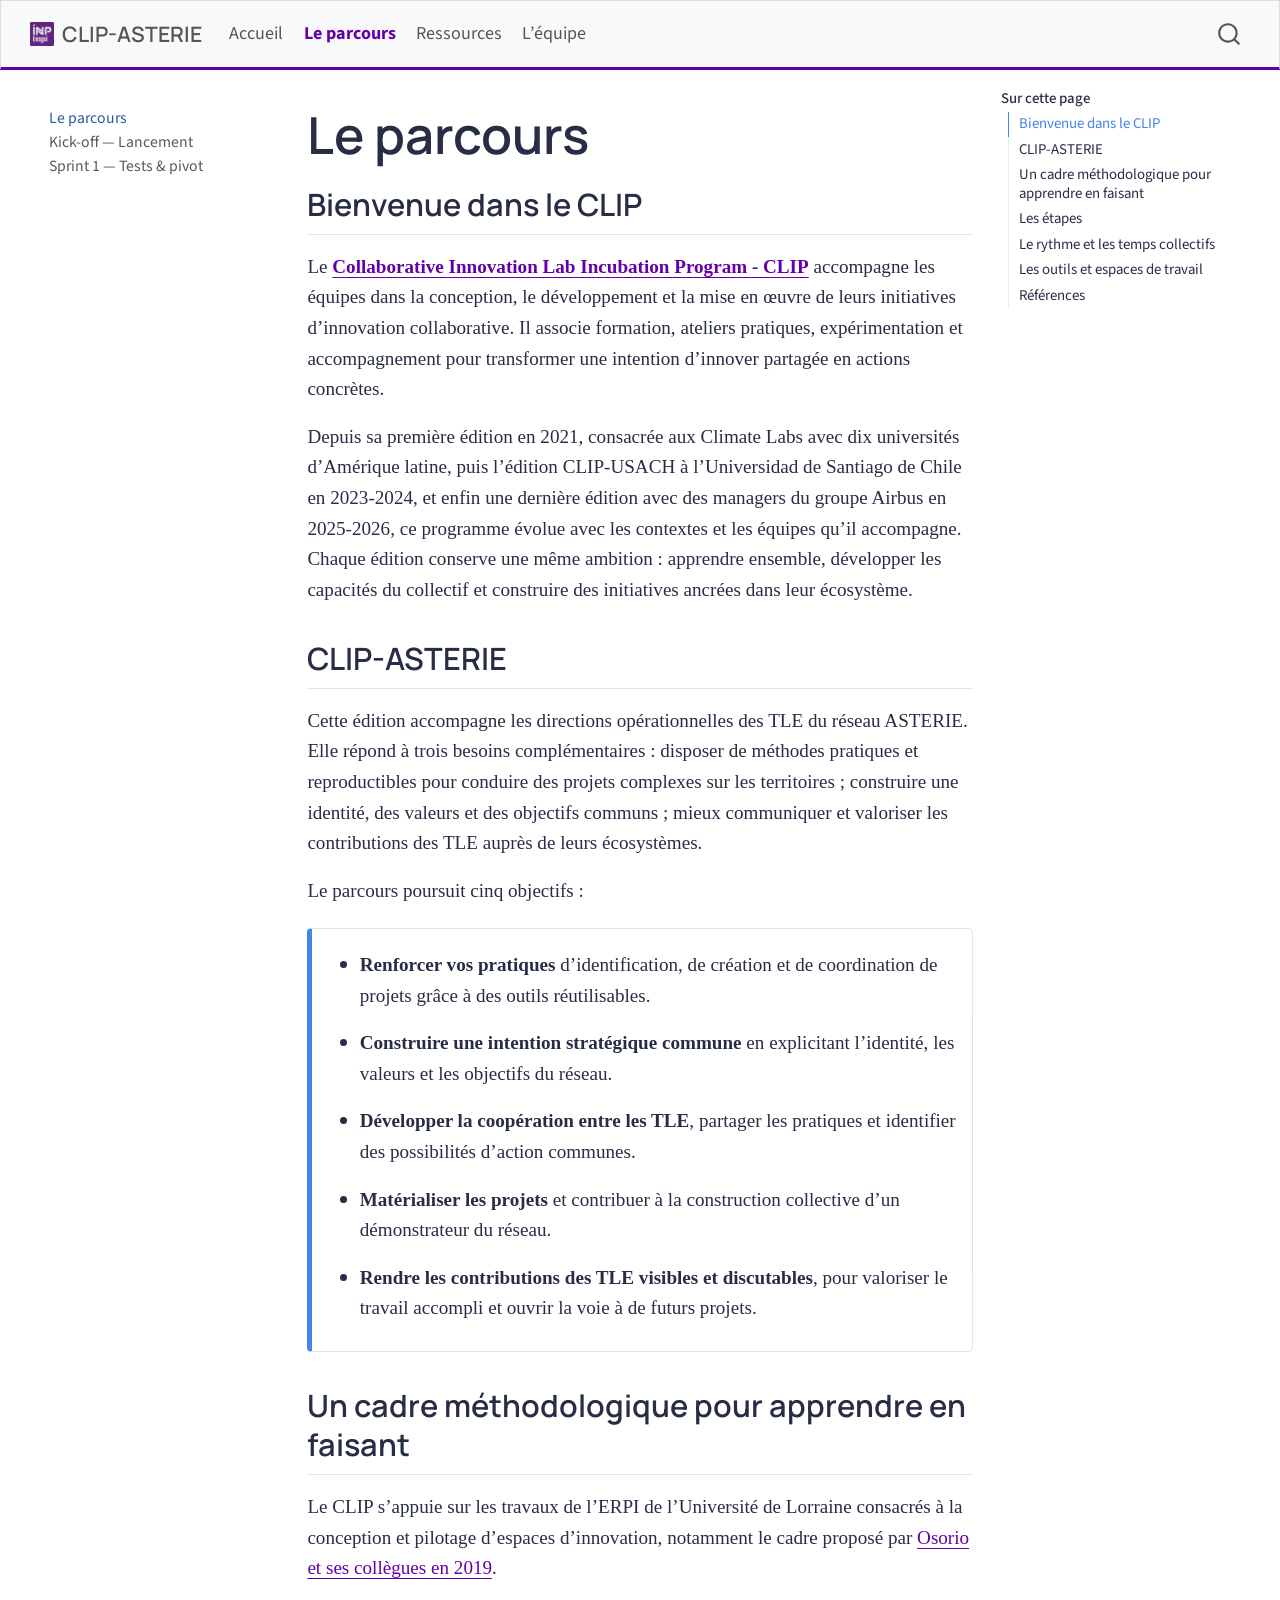
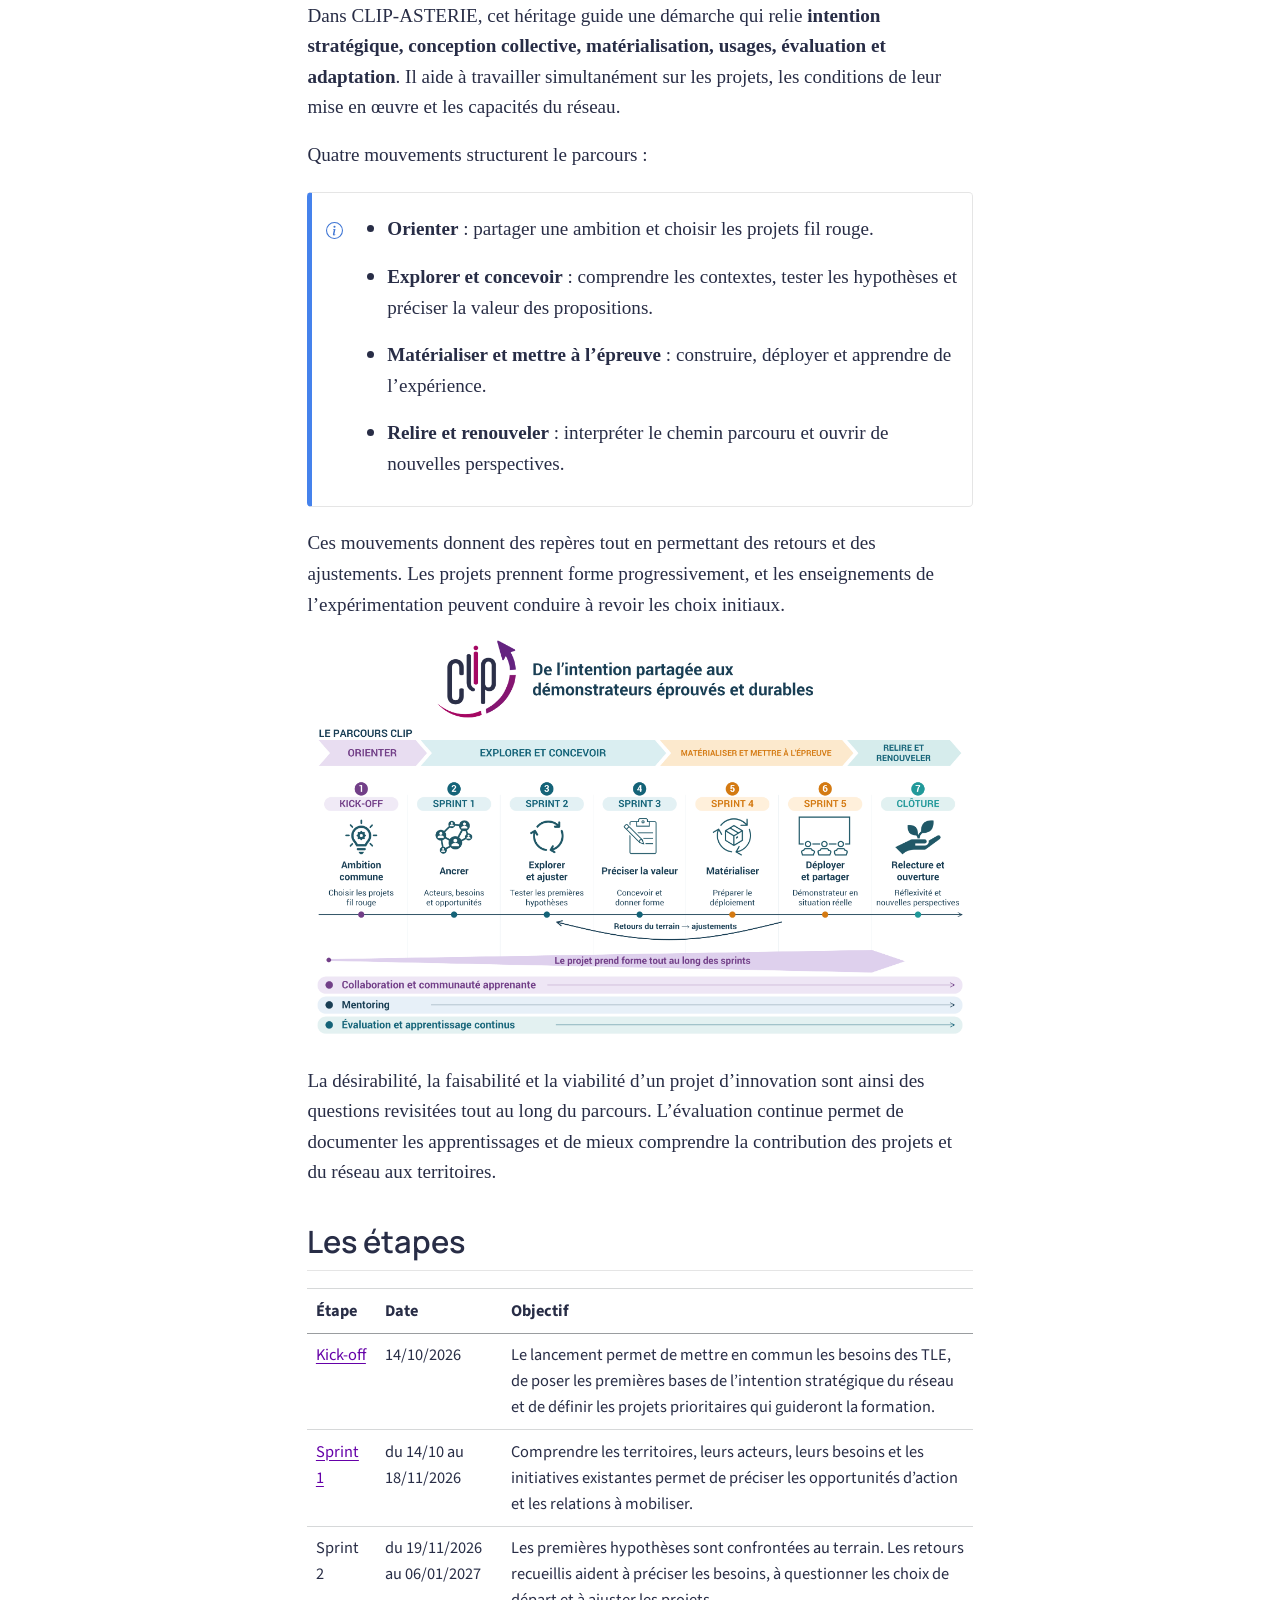
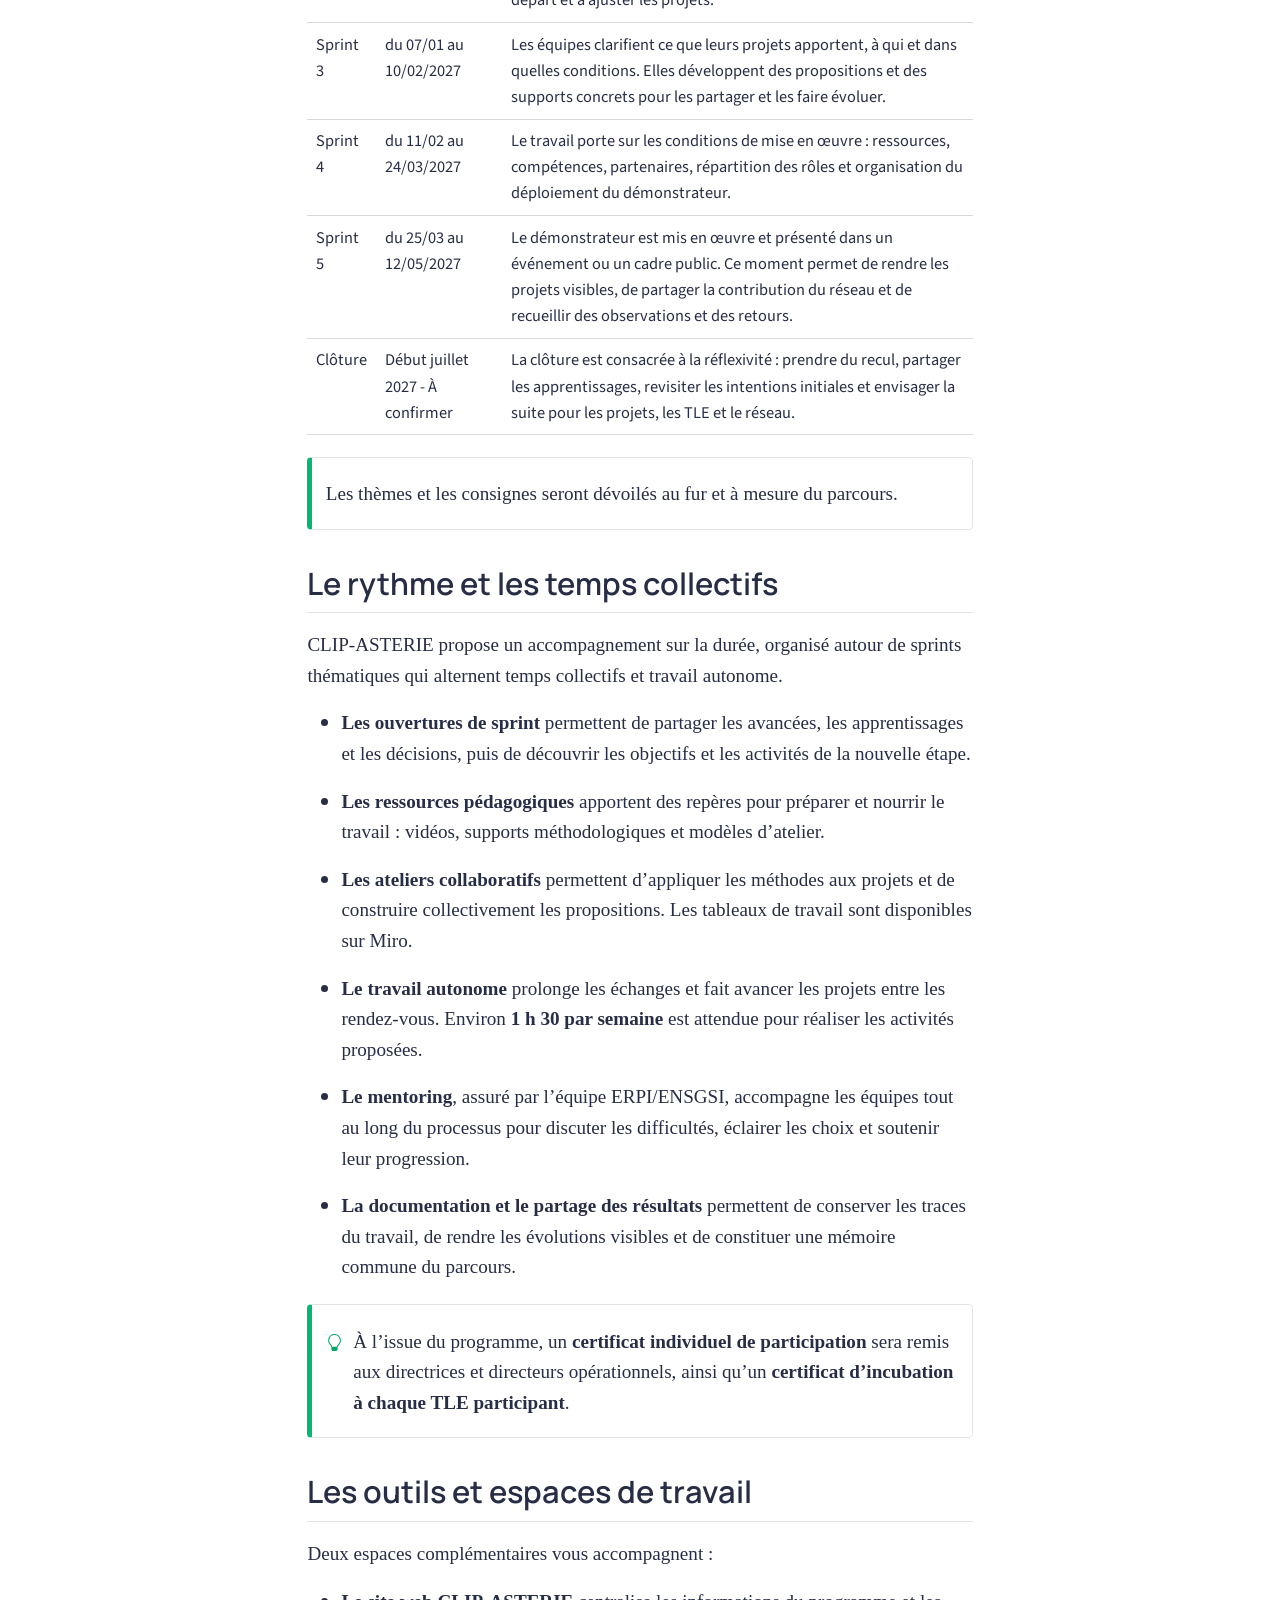
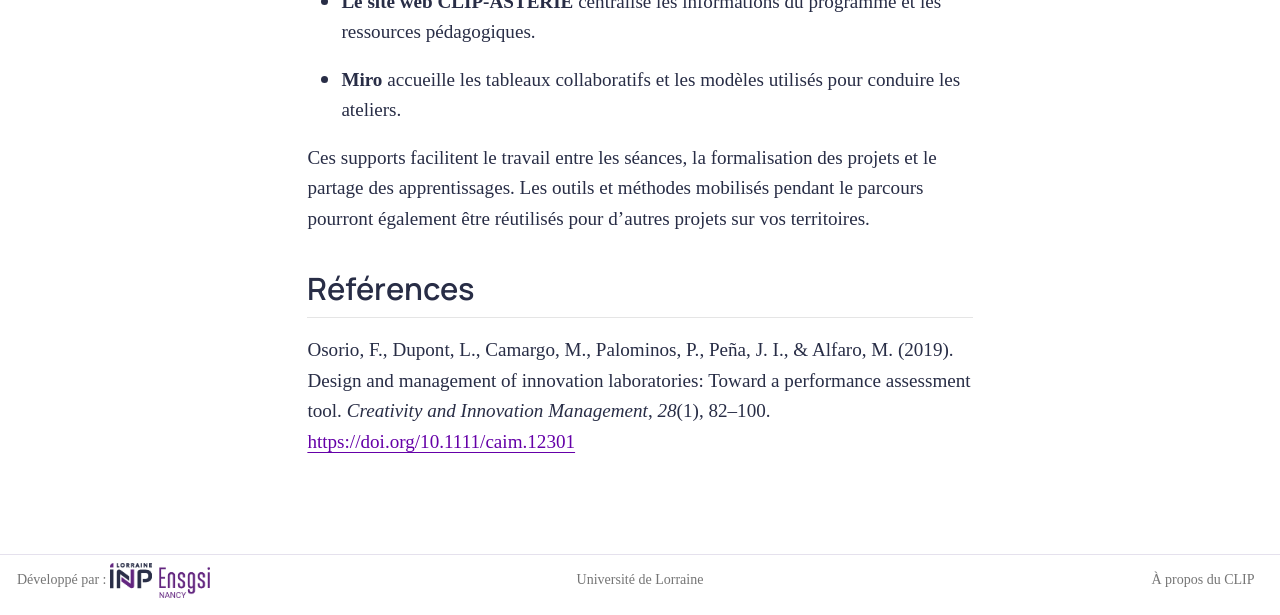
==== commit 61531635: "Adding "Le parcours" content" ====
--- a/docs/parcours/index.html
+++ b/docs/parcours/index.html
@@ -165,9 +165,13 @@
     <h2 id="toc-title">Sur cette page</h2>
    
   <ul>
-  <li><a href="#les-étapes" id="toc-les-étapes" class="nav-link active" data-scroll-target="#les-étapes">Les étapes</a></li>
-  <li><a href="#comment-avancer" id="toc-comment-avancer" class="nav-link" data-scroll-target="#comment-avancer">Comment avancer ?</a></li>
-  <li><a href="#les-livrables" id="toc-les-livrables" class="nav-link" data-scroll-target="#les-livrables">Les livrables</a></li>
+  <li><a href="#bienvenue-dans-le-clip" id="toc-bienvenue-dans-le-clip" class="nav-link active" data-scroll-target="#bienvenue-dans-le-clip">Bienvenue dans le CLIP</a></li>
+  <li><a href="#clip-asterie" id="toc-clip-asterie" class="nav-link" data-scroll-target="#clip-asterie">CLIP-ASTERIE</a></li>
+  <li><a href="#un-cadre-méthodologique-pour-apprendre-en-faisant" id="toc-un-cadre-méthodologique-pour-apprendre-en-faisant" class="nav-link" data-scroll-target="#un-cadre-méthodologique-pour-apprendre-en-faisant">Un cadre méthodologique pour apprendre en faisant</a></li>
+  <li><a href="#les-étapes" id="toc-les-étapes" class="nav-link" data-scroll-target="#les-étapes">Les étapes</a></li>
+  <li><a href="#le-rythme-et-les-temps-collectifs" id="toc-le-rythme-et-les-temps-collectifs" class="nav-link" data-scroll-target="#le-rythme-et-les-temps-collectifs">Le rythme et les temps collectifs</a></li>
+  <li><a href="#les-outils-et-espaces-de-travail" id="toc-les-outils-et-espaces-de-travail" class="nav-link" data-scroll-target="#les-outils-et-espaces-de-travail">Les outils et espaces de travail</a></li>
+  <li><a href="#références" id="toc-références" class="nav-link" data-scroll-target="#références">Références</a></li>
   </ul>
 </nav>
     </div>
@@ -193,7 +197,56 @@
 </header>
 
 
-<p>CLIP-ASTERIE accompagne les équipes des espaces d’innovation dans un parcours commun : un kick-off, cinq sprints et une clôture.</p>
+<section id="bienvenue-dans-le-clip" class="level2">
+<h2 class="anchored" data-anchor-id="bienvenue-dans-le-clip">Bienvenue dans le CLIP</h2>
+<p>Le <a href="https://ensgsi.univ-lorraine.fr/partenaires/clip-programme-incubation-innovation-collaborative/"><strong>Collaborative Innovation Lab Incubation Program - CLIP</strong></a> accompagne les équipes dans la conception, le développement et la mise en œuvre de leurs initiatives d’innovation collaborative. Il associe formation, ateliers pratiques, expérimentation et accompagnement pour transformer une intention d’innover partagée en actions concrètes.</p>
+<p>Depuis sa première édition en 2021, consacrée aux Climate Labs avec dix universités d’Amérique latine, puis l’édition CLIP-USACH à l’Universidad de Santiago de Chile en 2023-2024, et enfin une dernière édition avec des managers du groupe Airbus en 2025-2026, ce programme évolue avec les contextes et les équipes qu’il accompagne. Chaque édition conserve une même ambition : apprendre ensemble, développer les capacités du collectif et construire des initiatives ancrées dans leur écosystème.</p>
+</section>
+<section id="clip-asterie" class="level2">
+<h2 class="anchored" data-anchor-id="clip-asterie">CLIP-ASTERIE</h2>
+<p>Cette édition accompagne les directions opérationnelles des TLE du réseau ASTERIE. Elle répond à trois besoins complémentaires : disposer de méthodes pratiques et reproductibles pour conduire des projets complexes sur les territoires ; construire une identité, des valeurs et des objectifs communs ; mieux communiquer et valoriser les contributions des TLE auprès de leurs écosystèmes.</p>
+<p>Le parcours poursuit cinq objectifs :</p>
+<div class="callout callout-style-simple callout-note no-icon">
+<div class="callout-body d-flex">
+<div class="callout-icon-container">
+<i class="callout-icon no-icon"></i>
+</div>
+<div class="callout-body-container">
+<ul>
+<li><p><strong>Renforcer vos pratiques</strong> d’identification, de création et de coordination de projets grâce à des outils réutilisables.</p></li>
+<li><p><strong>Construire une intention stratégique commune</strong> en explicitant l’identité, les valeurs et les objectifs du réseau.</p></li>
+<li><p><strong>Développer la coopération entre les TLE</strong>, partager les pratiques et identifier des possibilités d’action communes.</p></li>
+<li><p><strong>Matérialiser les projets</strong> et contribuer à la construction collective d’un démonstrateur du réseau.</p></li>
+<li><p><strong>Rendre les contributions des TLE visibles et discutables</strong>, pour valoriser le travail accompli et ouvrir la voie à de futurs projets.</p></li>
+</ul>
+</div>
+</div>
+</div>
+</section>
+<section id="un-cadre-méthodologique-pour-apprendre-en-faisant" class="level2">
+<h2 class="anchored" data-anchor-id="un-cadre-méthodologique-pour-apprendre-en-faisant">Un cadre méthodologique pour apprendre en faisant</h2>
+<p>Le CLIP s’appuie sur les travaux de l’ERPI de l’Université de Lorraine consacrés à la conception et pilotage d’espaces d’innovation, notamment le cadre proposé par <a href="https://onlinelibrary.wiley.com/doi/10.1111/caim.12301">Osorio et ses collègues en 2019</a>.</p>
+<p>Dans CLIP-ASTERIE, cet héritage guide une démarche qui relie <strong>intention stratégique, conception collective, matérialisation, usages, évaluation et adaptation</strong>. Il aide à travailler simultanément sur les projets, les conditions de leur mise en œuvre et les capacités du réseau.</p>
+<p>Quatre mouvements structurent le parcours :</p>
+<div class="callout callout-style-simple callout-note">
+<div class="callout-body d-flex">
+<div class="callout-icon-container">
+<i class="callout-icon"></i>
+</div>
+<div class="callout-body-container">
+<ul>
+<li><p><strong>Orienter</strong> : partager une ambition et choisir les projets fil rouge.</p></li>
+<li><p><strong>Explorer et concevoir</strong> : comprendre les contextes, tester les hypothèses et préciser la valeur des propositions.</p></li>
+<li><p><strong>Matérialiser et mettre à l’épreuve</strong> : construire, déployer et apprendre de l’expérience.</p></li>
+<li><p><strong>Relire et renouveler</strong> : interpréter le chemin parcouru et ouvrir de nouvelles perspectives.</p></li>
+</ul>
+</div>
+</div>
+</div>
+<p>Ces mouvements donnent des repères tout en permettant des retours et des ajustements. Les projets prennent forme progressivement, et les enseignements de l’expérimentation peuvent conduire à revoir les choix initiaux.</p>
+<p><img src="images/paste-1.png" class="img-fluid"></p>
+<p>La désirabilité, la faisabilité et la viabilité d’un projet d’innovation sont ainsi des questions revisitées tout au long du parcours. L’évaluation continue permet de documenter les apprentissages et de mieux comprendre la contribution des projets et du réseau aux territoires.</p>
+</section>
 <section id="les-étapes" class="level2">
 <h2 class="anchored" data-anchor-id="les-étapes">Les étapes</h2>
 <table class="caption-top table">
@@ -201,56 +254,92 @@
 <tr class="header">
 <th>Étape</th>
 <th>Date</th>
-<th>Accès aux consignes</th>
+<th>Objectif</th>
 </tr>
 </thead>
 <tbody>
 <tr class="odd">
-<td>Kick-off — Lancement</td>
-<td>À confirmer</td>
-<td><a href="../parcours/kickoff.html">Préparer le kick-off</a></td>
+<td><a href="../parcours/kickoff.html">Kick-off</a></td>
+<td>14/10/2026</td>
+<td>Le lancement permet de mettre en commun les besoins des TLE, de poser les premières bases de l’intention stratégique du réseau et de définir les projets prioritaires qui guideront la formation.</td>
 </tr>
 <tr class="even">
-<td>Sprint 1</td>
-<td>À confirmer</td>
-<td>À venir</td>
+<td><a href="../parcours/sprint1.html">Sprint 1</a></td>
+<td>du 14/10 au 18/11/2026</td>
+<td>Comprendre les territoires, leurs acteurs, leurs besoins et les initiatives existantes permet de préciser les opportunités d’action et les relations à mobiliser.</td>
 </tr>
 <tr class="odd">
 <td>Sprint 2</td>
-<td>À confirmer</td>
-<td>À venir</td>
+<td>du 19/11/2026 au 06/01/2027</td>
+<td>Les premières hypothèses sont confrontées au terrain. Les retours recueillis aident à préciser les besoins, à questionner les choix de départ et à ajuster les projets.</td>
 </tr>
 <tr class="even">
 <td>Sprint 3</td>
-<td>À confirmer</td>
-<td>À venir</td>
+<td>du 07/01 au 10/02/2027</td>
+<td>Les équipes clarifient ce que leurs projets apportent, à qui et dans quelles conditions. Elles développent des propositions et des supports concrets pour les partager et les faire évoluer.</td>
 </tr>
 <tr class="odd">
 <td>Sprint 4</td>
-<td>À confirmer</td>
-<td>À venir</td>
+<td>du 11/02 au 24/03/2027</td>
+<td>Le travail porte sur les conditions de mise en œuvre : ressources, compétences, partenaires, répartition des rôles et organisation du déploiement du démonstrateur.</td>
 </tr>
 <tr class="even">
 <td>Sprint 5</td>
-<td>À confirmer</td>
-<td>À venir</td>
+<td>du 25/03 au 12/05/2027</td>
+<td>Le démonstrateur est mis en œuvre et présenté dans un événement ou un cadre public. Ce moment permet de rendre les projets visibles, de partager la contribution du réseau et de recueillir des observations et des retours.</td>
 </tr>
 <tr class="odd">
 <td>Clôture</td>
-<td>À confirmer</td>
-<td>À venir</td>
+<td>Début juillet 2027 - À confirmer</td>
+<td>La clôture est consacrée à la réflexivité : prendre du recul, partager les apprentissages, revisiter les intentions initiales et envisager la suite pour les projets, les TLE et le réseau.</td>
 </tr>
 </tbody>
 </table>
-<p>Les thèmes et les consignes seront précisés au fur et à mesure du parcours.</p>
+<div class="callout callout-style-simple callout-tip no-icon">
+<div class="callout-body d-flex">
+<div class="callout-icon-container">
+<i class="callout-icon no-icon"></i>
+</div>
+<div class="callout-body-container">
+<p>Les thèmes et les consignes seront dévoilés au fur et à mesure du parcours.</p>
+</div>
+</div>
+</div>
 </section>
-<section id="comment-avancer" class="level2">
-<h2 class="anchored" data-anchor-id="comment-avancer">Comment avancer ?</h2>
-<p>Pour chaque étape, consultez les objectifs, préparez l’atelier, réalisez le travail demandé et partagez les livrables selon les modalités indiquées.</p>
+<section id="le-rythme-et-les-temps-collectifs" class="level2">
+<h2 class="anchored" data-anchor-id="le-rythme-et-les-temps-collectifs">Le rythme et les temps collectifs</h2>
+<p>CLIP-ASTERIE propose un accompagnement sur la durée, organisé autour de sprints thématiques qui alternent temps collectifs et travail autonome.</p>
+<ul>
+<li><p><strong>Les ouvertures de sprint</strong> permettent de partager les avancées, les apprentissages et les décisions, puis de découvrir les objectifs et les activités de la nouvelle étape.</p></li>
+<li><p><strong>Les ressources pédagogiques</strong> apportent des repères pour préparer et nourrir le travail : vidéos, supports méthodologiques et modèles d’atelier.</p></li>
+<li><p><strong>Les ateliers collaboratifs</strong> permettent d’appliquer les méthodes aux projets et de construire collectivement les propositions. Les tableaux de travail sont disponibles sur Miro.</p></li>
+<li><p><strong>Le travail autonome</strong> prolonge les échanges et fait avancer les projets entre les rendez-vous. Environ <strong>1 h 30 par semaine</strong> est attendue pour réaliser les activités proposées.</p></li>
+<li><p><strong>Le mentoring</strong>, assuré par l’équipe ERPI/ENSGSI, accompagne les équipes tout au long du processus pour discuter les difficultés, éclairer les choix et soutenir leur progression.</p></li>
+<li><p><strong>La documentation et le partage des résultats</strong> permettent de conserver les traces du travail, de rendre les évolutions visibles et de constituer une mémoire commune du parcours.</p></li>
+</ul>
+<div class="callout callout-style-simple callout-tip">
+<div class="callout-body d-flex">
+<div class="callout-icon-container">
+<i class="callout-icon"></i>
+</div>
+<div class="callout-body-container">
+<p>À l’issue du programme, un <strong>certificat individuel de participation</strong> sera remis aux directrices et directeurs opérationnels, ainsi qu’un <strong>certificat d’incubation à chaque TLE participant</strong>.</p>
+</div>
+</div>
+</div>
 </section>
-<section id="les-livrables" class="level2">
-<h2 class="anchored" data-anchor-id="les-livrables">Les livrables</h2>
-<p>Les modalités de remise, les échéances et les outils de partage seront précisés pour chaque étape.</p>
+<section id="les-outils-et-espaces-de-travail" class="level2">
+<h2 class="anchored" data-anchor-id="les-outils-et-espaces-de-travail">Les outils et espaces de travail</h2>
+<p>Deux espaces complémentaires vous accompagnent :</p>
+<ul>
+<li><p><strong>Le site web CLIP-ASTERIE</strong> centralise les informations du programme et les ressources pédagogiques.</p></li>
+<li><p><strong>Miro</strong> accueille les tableaux collaboratifs et les modèles utilisés pour conduire les ateliers.</p></li>
+</ul>
+<p>Ces supports facilitent le travail entre les séances, la formalisation des projets et le partage des apprentissages. Les outils et méthodes mobilisés pendant le parcours pourront également être réutilisés pour d’autres projets sur vos territoires.</p>
+</section>
+<section id="références" class="level2">
+<h2 class="anchored" data-anchor-id="références">Références</h2>
+<p>Osorio, F., Dupont, L., Camargo, M., Palominos, P., Peña, J. I., &amp; Alfaro, M. (2019). Design and management of innovation laboratories: Toward a performance assessment tool. <em>Creativity and Innovation Management</em>, <em>28</em>(1), 82–100. <a href="https://doi.org/10.1111/caim.12301" class="uri">https://doi.org/10.1111/caim.12301</a></p>
 
 
 </section>
--- a/docs/assets/styles.css
+++ b/docs/assets/styles.css
@@ -103,3 +103,21 @@
 @media (max-width: 400px) {
   .clip-mentors { grid-template-columns: 1fr; }
 }
+
+.callout,
+.callout.callout-style-default .callout-body,
+.callout.callout-style-simple .callout-body,
+.callout .callout-body-container {
+  font-family: "Source Sans 3", "Segoe UI", Arial, sans-serif;
+  font-size: 1.125rem;
+  line-height: 1.6;
+}
+
+/* Callout titles: match the website headings */
+.callout .callout-header,
+.callout .callout-title-container {
+  font-family: "Manrope", "Segoe UI", Arial, sans-serif;
+  font-size: 1.125rem;
+  font-weight: 600;
+  line-height: 1.4;
+}
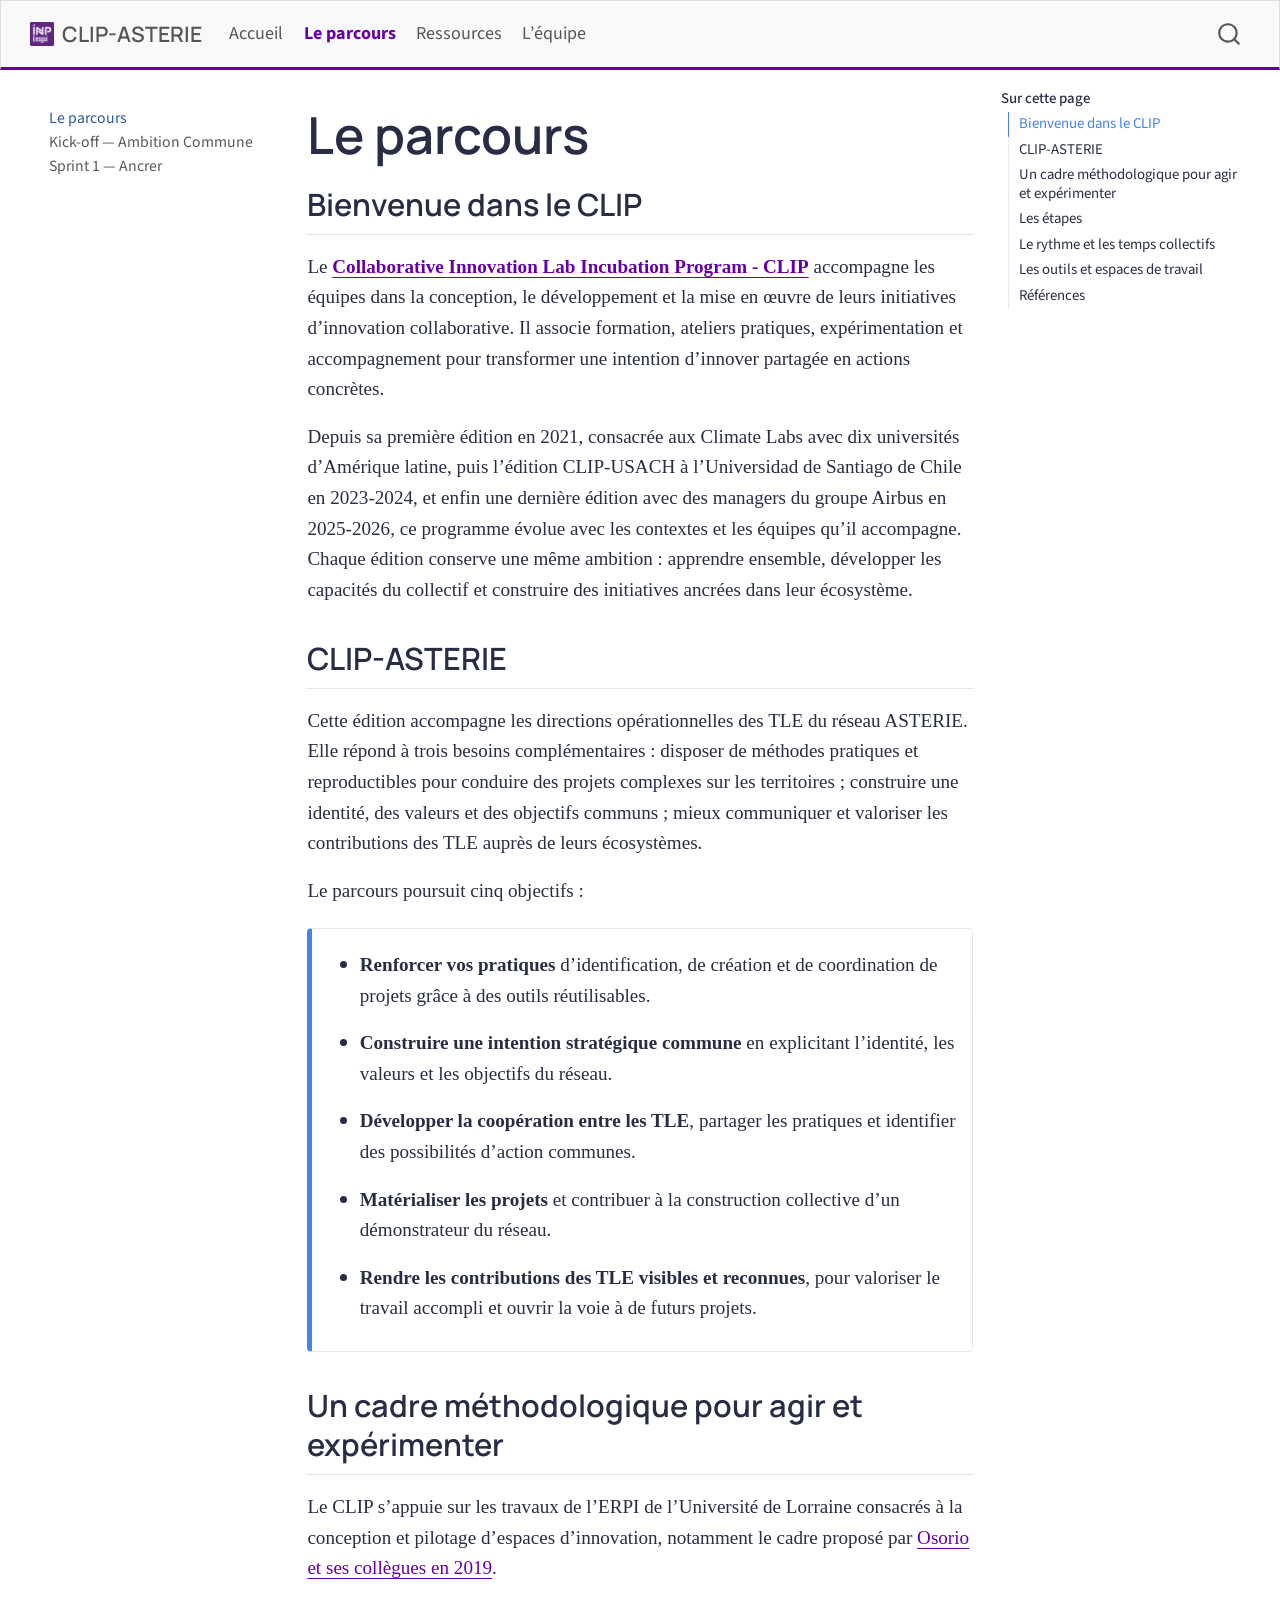
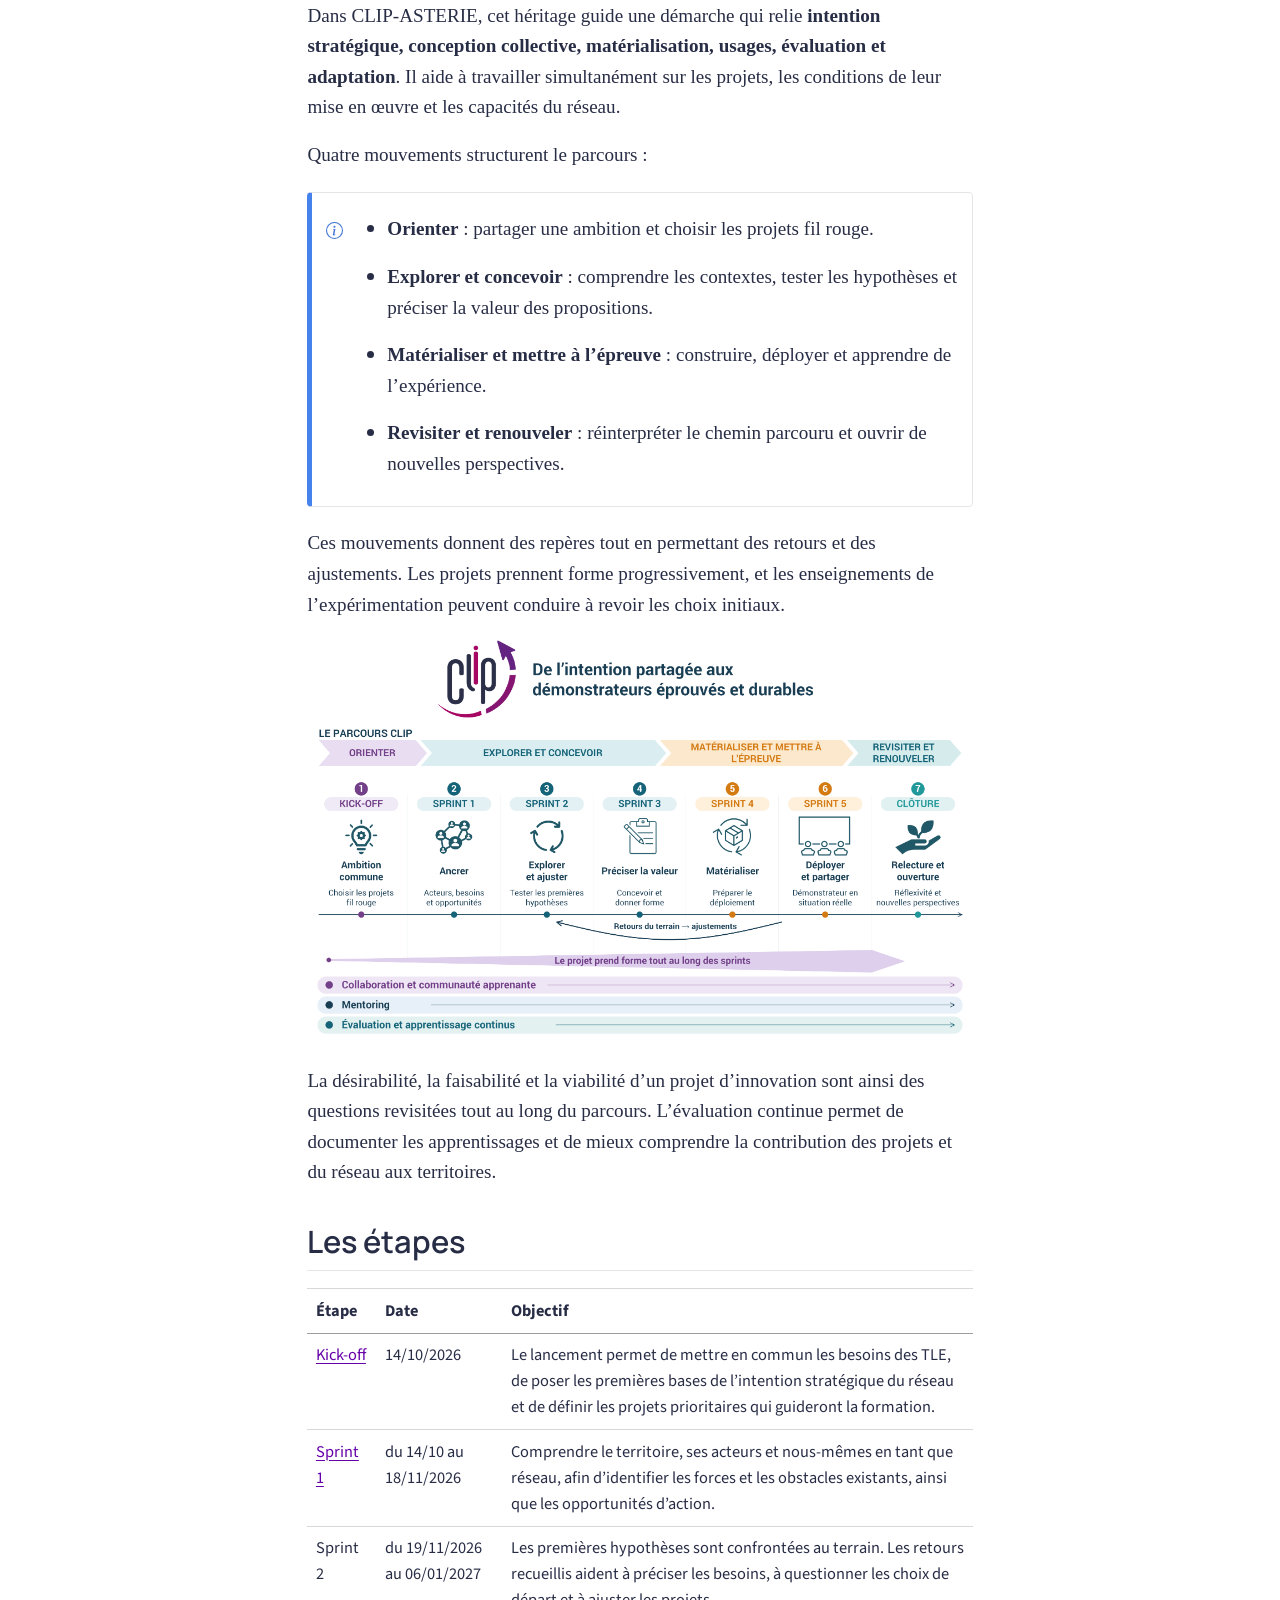
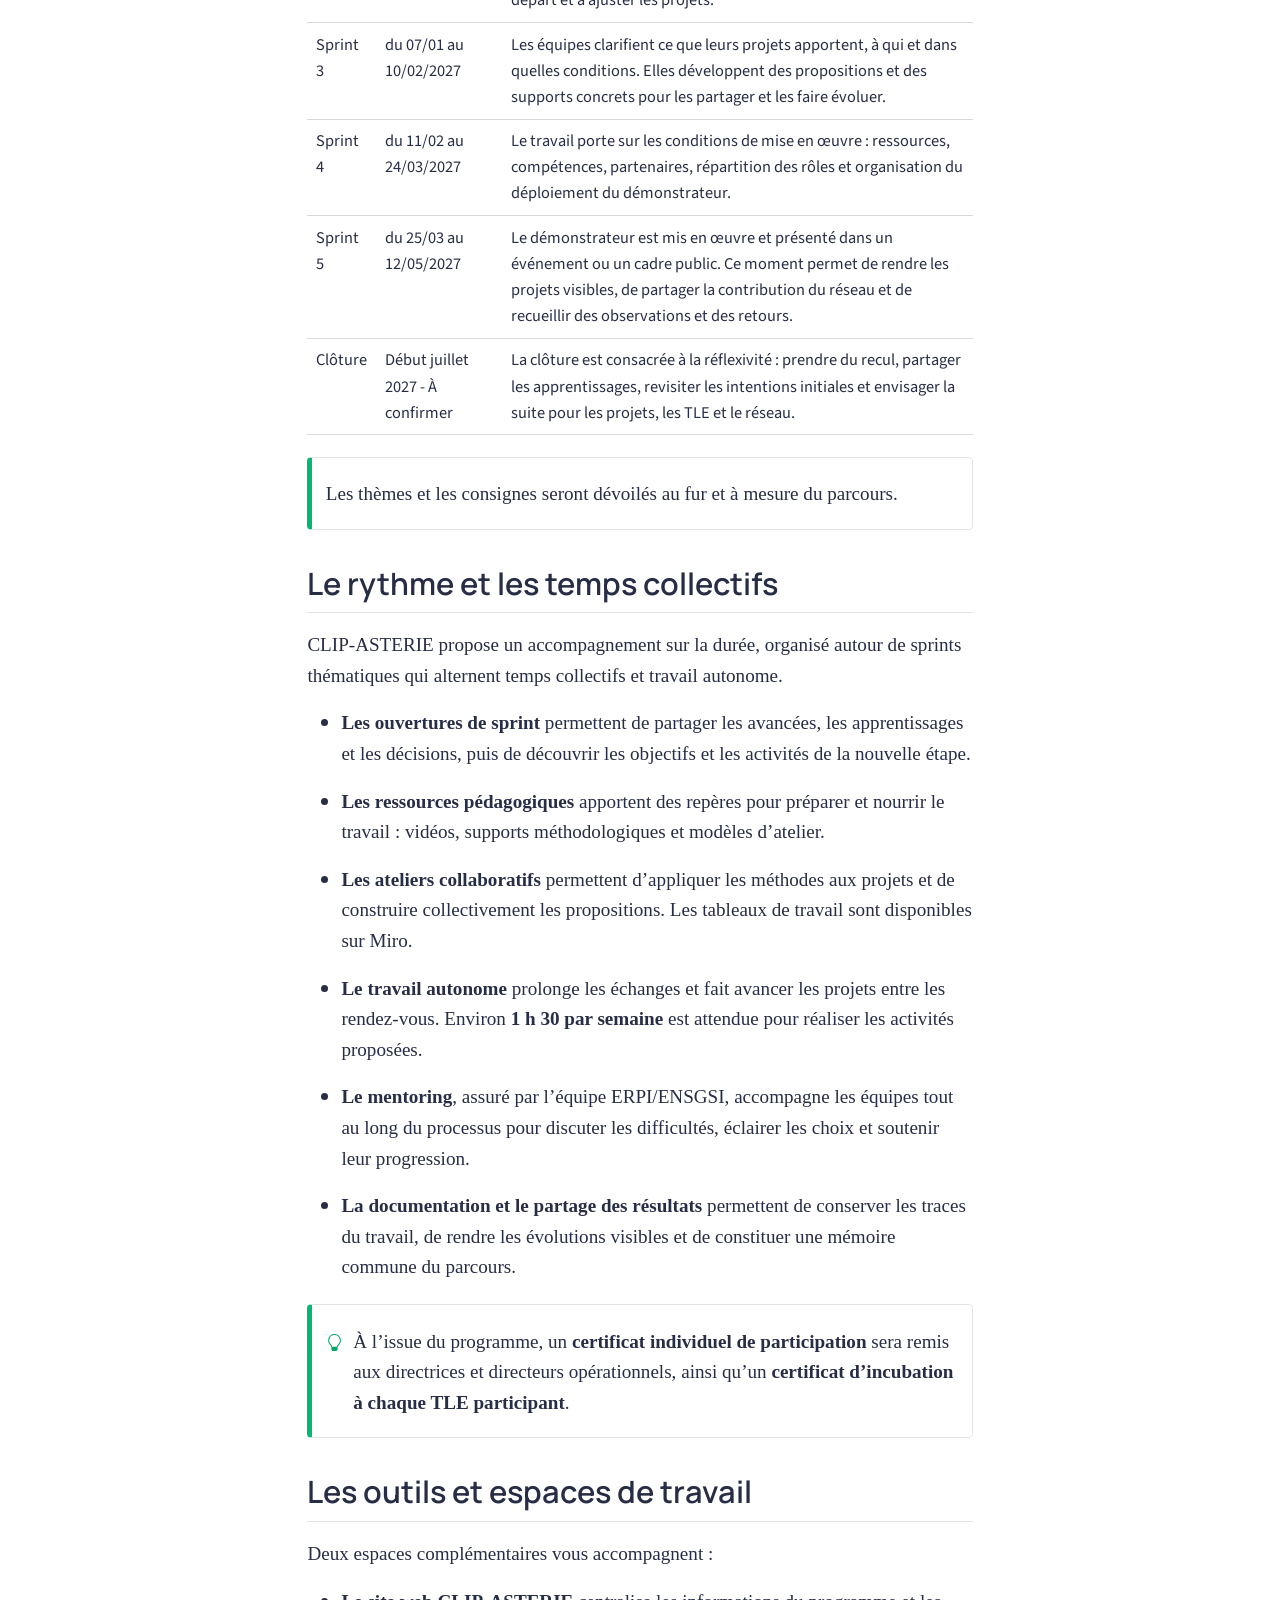
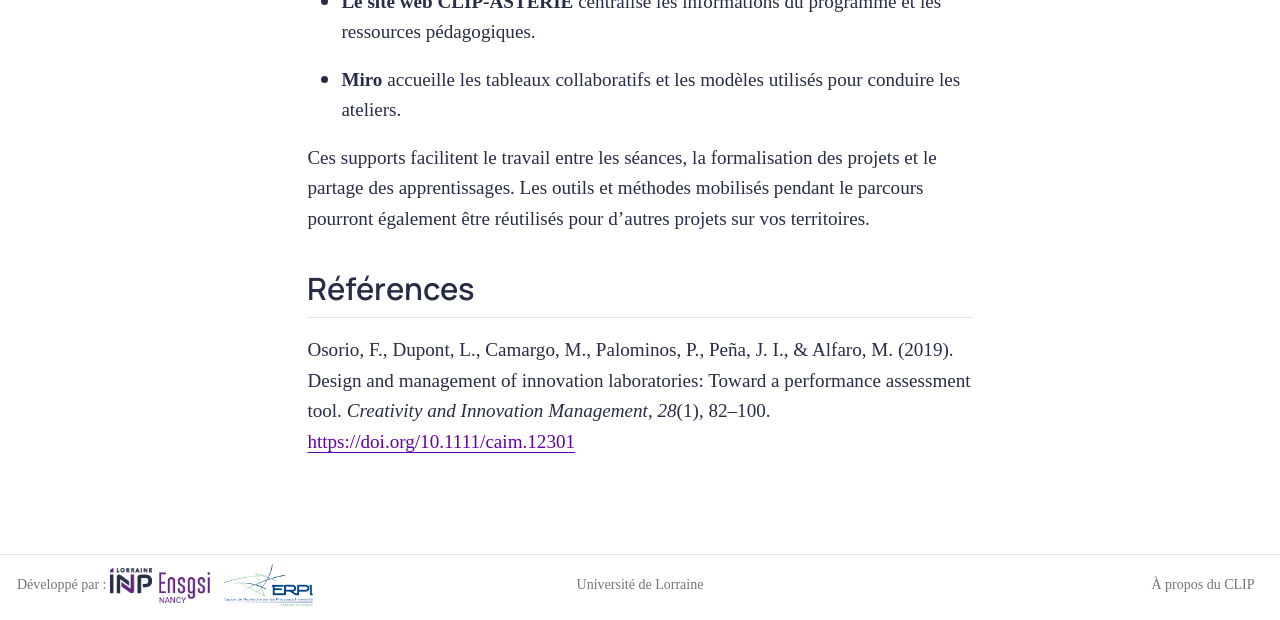
==== commit ebdd1c13: "Adjusting texts" ====
--- a/docs/parcours/index.html
+++ b/docs/parcours/index.html
@@ -146,13 +146,13 @@
         <li class="sidebar-item">
   <div class="sidebar-item-container"> 
   <a href="../parcours/kickoff.html" class="sidebar-item-text sidebar-link">
- <span class="menu-text">Kick-off — Lancement</span></a>
+ <span class="menu-text">Kick-off — Ambition Commune</span></a>
   </div>
 </li>
         <li class="sidebar-item">
   <div class="sidebar-item-container"> 
   <a href="../parcours/sprint1.html" class="sidebar-item-text sidebar-link">
- <span class="menu-text">Sprint 1 — Tests &amp; pivot</span></a>
+ <span class="menu-text">Sprint 1 — Ancrer</span></a>
   </div>
 </li>
     </ul>
@@ -167,7 +167,7 @@
   <ul>
   <li><a href="#bienvenue-dans-le-clip" id="toc-bienvenue-dans-le-clip" class="nav-link active" data-scroll-target="#bienvenue-dans-le-clip">Bienvenue dans le CLIP</a></li>
   <li><a href="#clip-asterie" id="toc-clip-asterie" class="nav-link" data-scroll-target="#clip-asterie">CLIP-ASTERIE</a></li>
-  <li><a href="#un-cadre-méthodologique-pour-apprendre-en-faisant" id="toc-un-cadre-méthodologique-pour-apprendre-en-faisant" class="nav-link" data-scroll-target="#un-cadre-méthodologique-pour-apprendre-en-faisant">Un cadre méthodologique pour apprendre en faisant</a></li>
+  <li><a href="#un-cadre-méthodologique-pour-agir-et-expérimenter" id="toc-un-cadre-méthodologique-pour-agir-et-expérimenter" class="nav-link" data-scroll-target="#un-cadre-méthodologique-pour-agir-et-expérimenter">Un cadre méthodologique pour agir et expérimenter</a></li>
   <li><a href="#les-étapes" id="toc-les-étapes" class="nav-link" data-scroll-target="#les-étapes">Les étapes</a></li>
   <li><a href="#le-rythme-et-les-temps-collectifs" id="toc-le-rythme-et-les-temps-collectifs" class="nav-link" data-scroll-target="#le-rythme-et-les-temps-collectifs">Le rythme et les temps collectifs</a></li>
   <li><a href="#les-outils-et-espaces-de-travail" id="toc-les-outils-et-espaces-de-travail" class="nav-link" data-scroll-target="#les-outils-et-espaces-de-travail">Les outils et espaces de travail</a></li>
@@ -217,14 +217,14 @@
 <li><p><strong>Construire une intention stratégique commune</strong> en explicitant l’identité, les valeurs et les objectifs du réseau.</p></li>
 <li><p><strong>Développer la coopération entre les TLE</strong>, partager les pratiques et identifier des possibilités d’action communes.</p></li>
 <li><p><strong>Matérialiser les projets</strong> et contribuer à la construction collective d’un démonstrateur du réseau.</p></li>
-<li><p><strong>Rendre les contributions des TLE visibles et discutables</strong>, pour valoriser le travail accompli et ouvrir la voie à de futurs projets.</p></li>
+<li><p><strong>Rendre les contributions des TLE visibles et reconnues</strong>, pour valoriser le travail accompli et ouvrir la voie à de futurs projets.</p></li>
 </ul>
 </div>
 </div>
 </div>
 </section>
-<section id="un-cadre-méthodologique-pour-apprendre-en-faisant" class="level2">
-<h2 class="anchored" data-anchor-id="un-cadre-méthodologique-pour-apprendre-en-faisant">Un cadre méthodologique pour apprendre en faisant</h2>
+<section id="un-cadre-méthodologique-pour-agir-et-expérimenter" class="level2">
+<h2 class="anchored" data-anchor-id="un-cadre-méthodologique-pour-agir-et-expérimenter">Un cadre méthodologique pour agir et expérimenter</h2>
 <p>Le CLIP s’appuie sur les travaux de l’ERPI de l’Université de Lorraine consacrés à la conception et pilotage d’espaces d’innovation, notamment le cadre proposé par <a href="https://onlinelibrary.wiley.com/doi/10.1111/caim.12301">Osorio et ses collègues en 2019</a>.</p>
 <p>Dans CLIP-ASTERIE, cet héritage guide une démarche qui relie <strong>intention stratégique, conception collective, matérialisation, usages, évaluation et adaptation</strong>. Il aide à travailler simultanément sur les projets, les conditions de leur mise en œuvre et les capacités du réseau.</p>
 <p>Quatre mouvements structurent le parcours :</p>
@@ -238,13 +238,13 @@
 <li><p><strong>Orienter</strong> : partager une ambition et choisir les projets fil rouge.</p></li>
 <li><p><strong>Explorer et concevoir</strong> : comprendre les contextes, tester les hypothèses et préciser la valeur des propositions.</p></li>
 <li><p><strong>Matérialiser et mettre à l’épreuve</strong> : construire, déployer et apprendre de l’expérience.</p></li>
-<li><p><strong>Relire et renouveler</strong> : interpréter le chemin parcouru et ouvrir de nouvelles perspectives.</p></li>
+<li><p><strong>Revisiter et renouveler</strong> : réinterpréter le chemin parcouru et ouvrir de nouvelles perspectives.</p></li>
 </ul>
 </div>
 </div>
 </div>
 <p>Ces mouvements donnent des repères tout en permettant des retours et des ajustements. Les projets prennent forme progressivement, et les enseignements de l’expérimentation peuvent conduire à revoir les choix initiaux.</p>
-<p><img src="images/paste-1.png" class="img-fluid"></p>
+<p><img src="../assets/images/CLIP-Framework-v1.2.png" class="img-fluid" style="width:100.0%" alt="Cadre méthodologique CLIP-ASTERIE"></p>
 <p>La désirabilité, la faisabilité et la viabilité d’un projet d’innovation sont ainsi des questions revisitées tout au long du parcours. L’évaluation continue permet de documenter les apprentissages et de mieux comprendre la contribution des projets et du réseau aux territoires.</p>
 </section>
 <section id="les-étapes" class="level2">
@@ -266,7 +266,7 @@
 <tr class="even">
 <td><a href="../parcours/sprint1.html">Sprint 1</a></td>
 <td>du 14/10 au 18/11/2026</td>
-<td>Comprendre les territoires, leurs acteurs, leurs besoins et les initiatives existantes permet de préciser les opportunités d’action et les relations à mobiliser.</td>
+<td>Comprendre le territoire, ses acteurs et nous-mêmes en tant que réseau, afin d’identifier les forces et les obstacles existants, ainsi que les opportunités d’action.</td>
 </tr>
 <tr class="odd">
 <td>Sprint 2</td>
@@ -749,7 +749,7 @@
 <footer class="footer">
   <div class="nav-footer">
     <div class="nav-footer-left">
-<p>Développé par : <a href="https://www.ensgsi.univ-lorraine.fr/"><img src="../assets/images/logo-ensgsi.png" class="img-fluid" alt="ENSGSI" width="100"></a></p>
+<p>Développé par : <a href="https://www.ensgsi.univ-lorraine.fr/"><img src="../assets/images/logo-ensgsi.png" class="img-fluid" alt="ENSGSI" width="100"></a> <a href="https://erpi.univ-lorraine.fr/"><img src="../assets/images/logo-erpi.png" class="img-fluid" alt="ERPI" width="100"></a></p>
 </div>   
     <div class="nav-footer-center">
       <ul class="footer-items list-unstyled">
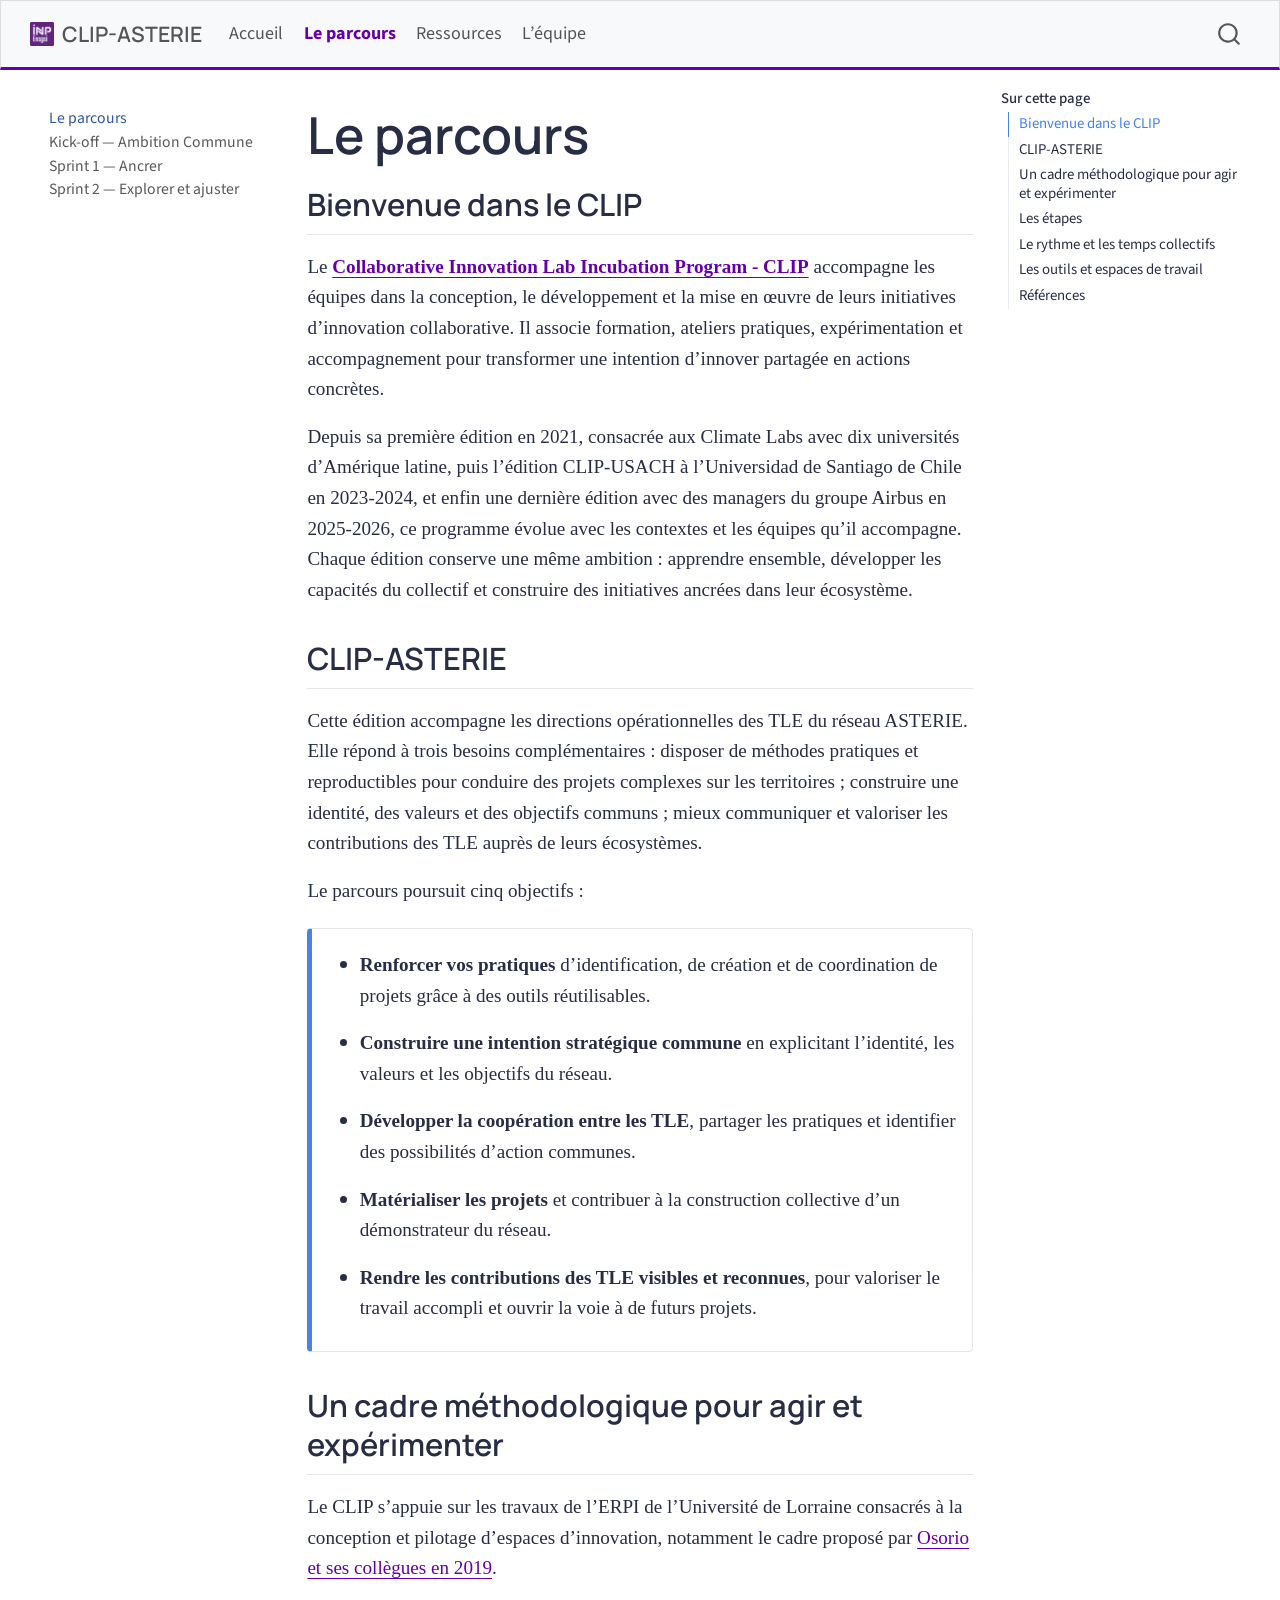
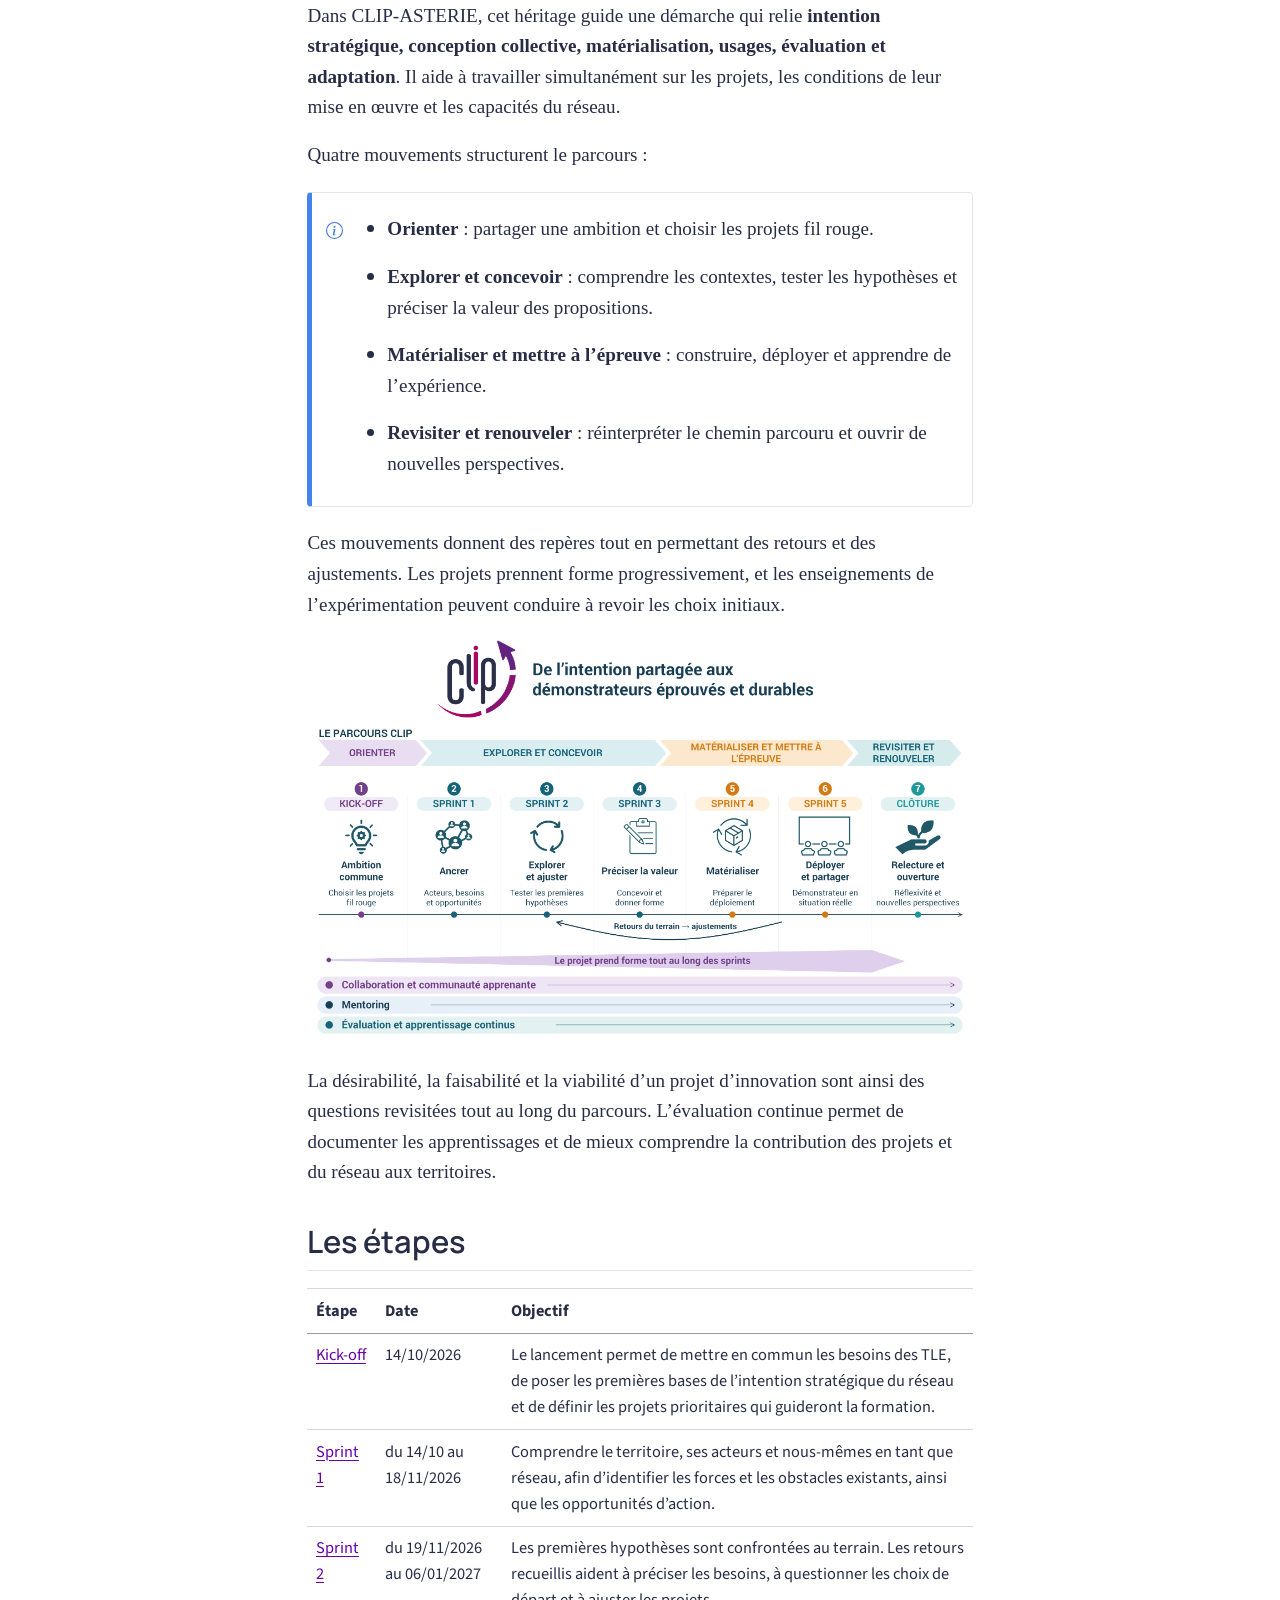
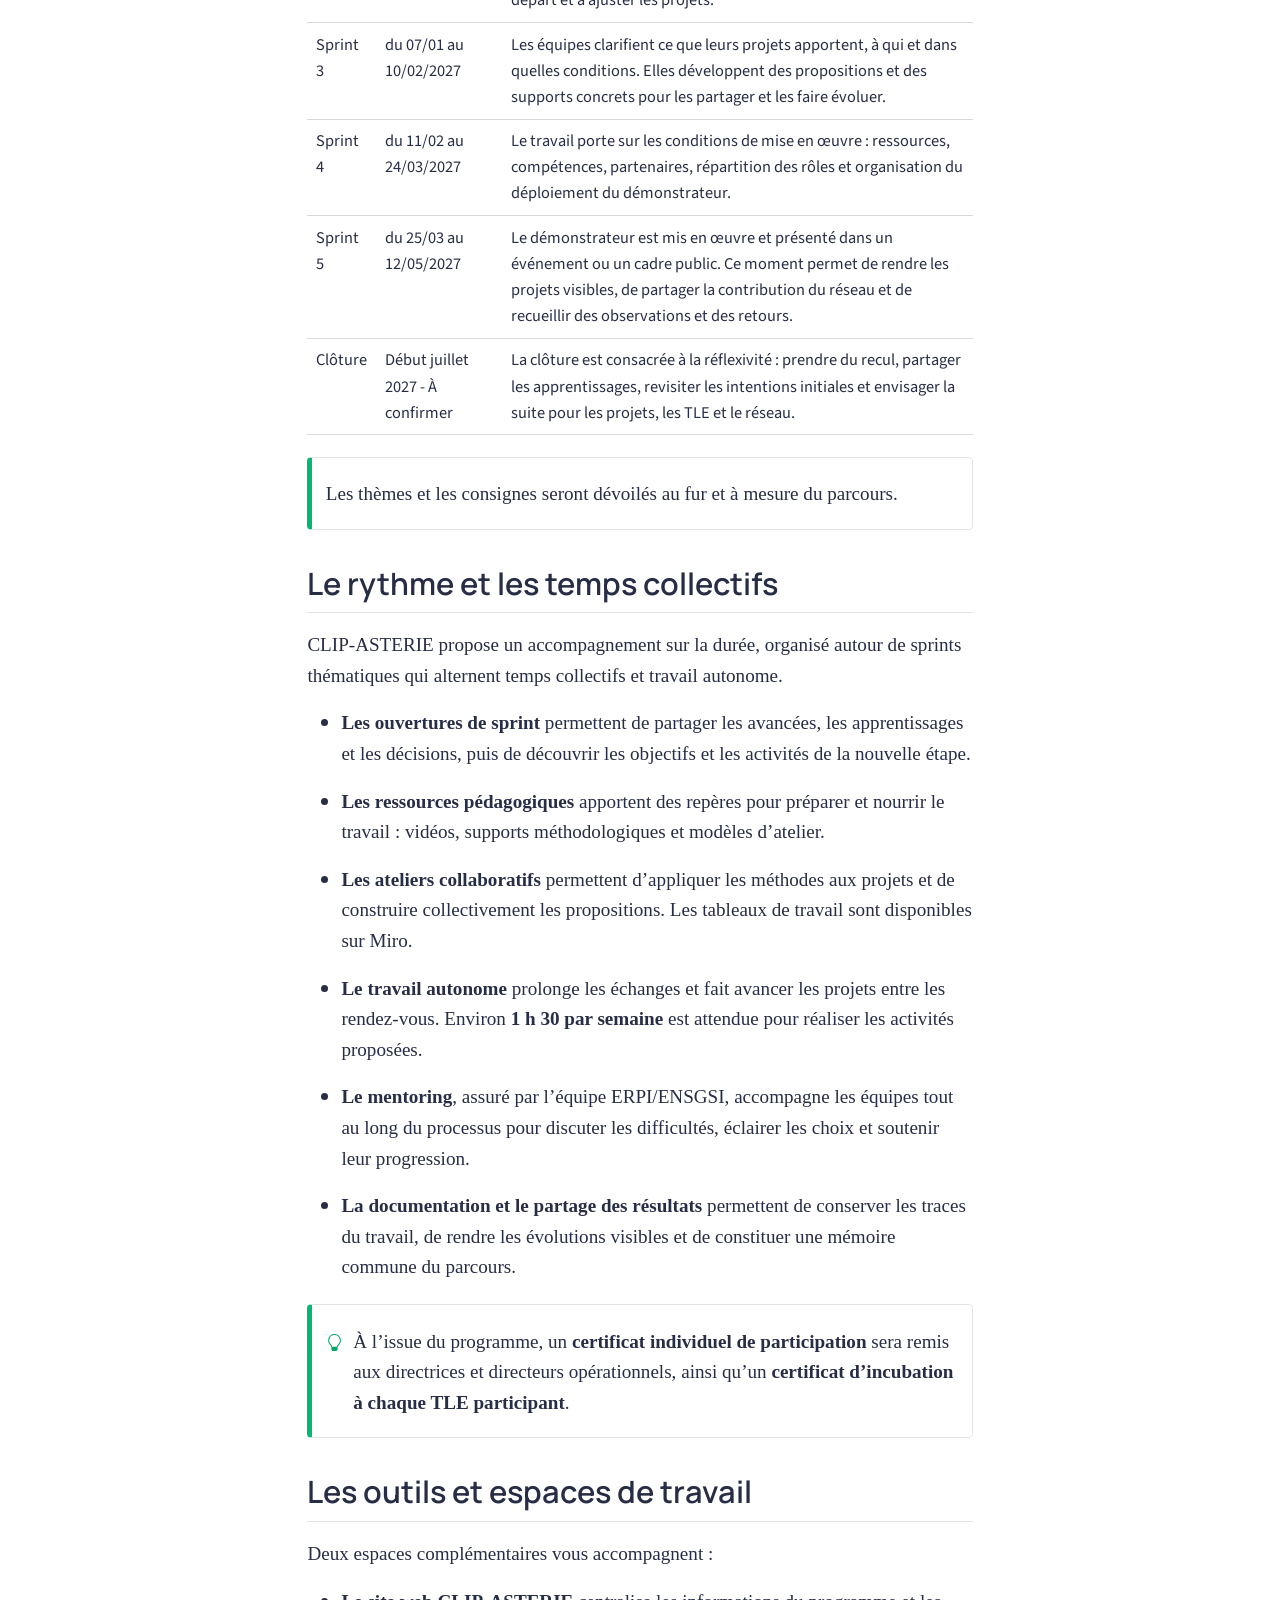
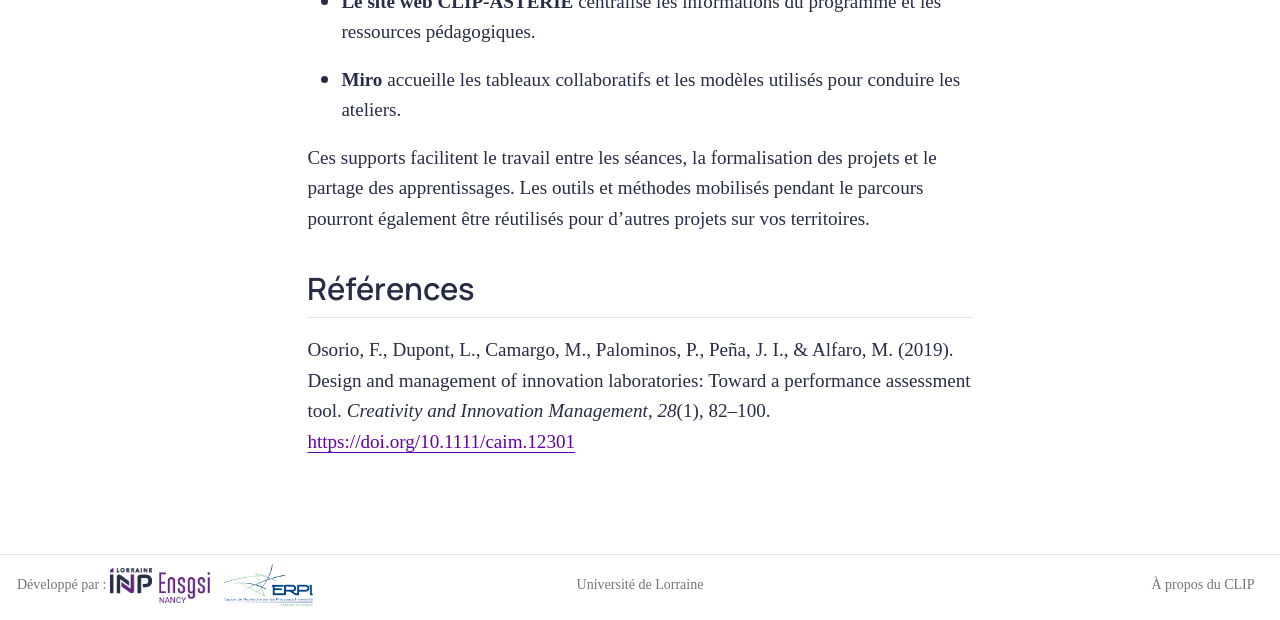
==== commit c01fe0c0: "Adding Sprint 2" ====
--- a/docs/parcours/index.html
+++ b/docs/parcours/index.html
@@ -155,6 +155,12 @@
  <span class="menu-text">Sprint 1 — Ancrer</span></a>
   </div>
 </li>
+        <li class="sidebar-item">
+  <div class="sidebar-item-container"> 
+  <a href="../parcours/sprint2.html" class="sidebar-item-text sidebar-link">
+ <span class="menu-text">Sprint 2 — Explorer et ajuster</span></a>
+  </div>
+</li>
     </ul>
     </div>
 </nav>
@@ -269,7 +275,7 @@
 <td>Comprendre le territoire, ses acteurs et nous-mêmes en tant que réseau, afin d’identifier les forces et les obstacles existants, ainsi que les opportunités d’action.</td>
 </tr>
 <tr class="odd">
-<td>Sprint 2</td>
+<td><a href="../parcours/sprint2.html">Sprint 2</a></td>
 <td>du 19/11/2026 au 06/01/2027</td>
 <td>Les premières hypothèses sont confrontées au terrain. Les retours recueillis aident à préciser les besoins, à questionner les choix de départ et à ajuster les projets.</td>
 </tr>
--- a/docs/assets/styles.css
+++ b/docs/assets/styles.css
@@ -120,4 +120,30 @@
   font-size: 1.125rem;
   font-weight: 600;
   line-height: 1.4;
+}
+
+/* Blockquotes throughout the website */
+blockquote {
+  font-family: "Source Sans 3", "Segoe UI", Arial, sans-serif;
+  font-size: 1.125rem;
+  line-height: 1.6;
+  font-style: normal;
+  color: var(--clip-ink);
+  background: var(--clip-soft);
+  border-left: 4px solid var(--clip-purple);
+  padding: 1rem 1.25rem;
+  margin: 1.25rem 0;
+  border-radius: 0 8px 8px 0;
+}
+
+blockquote > :last-child {
+  margin-bottom: 0;
+}
+
+/* Inside callouts: reduce the visual layering */
+.callout blockquote {
+  font-size: inherit;
+  background: transparent;
+  padding: .5rem 1rem;
+  margin: 1rem 0;
 }
